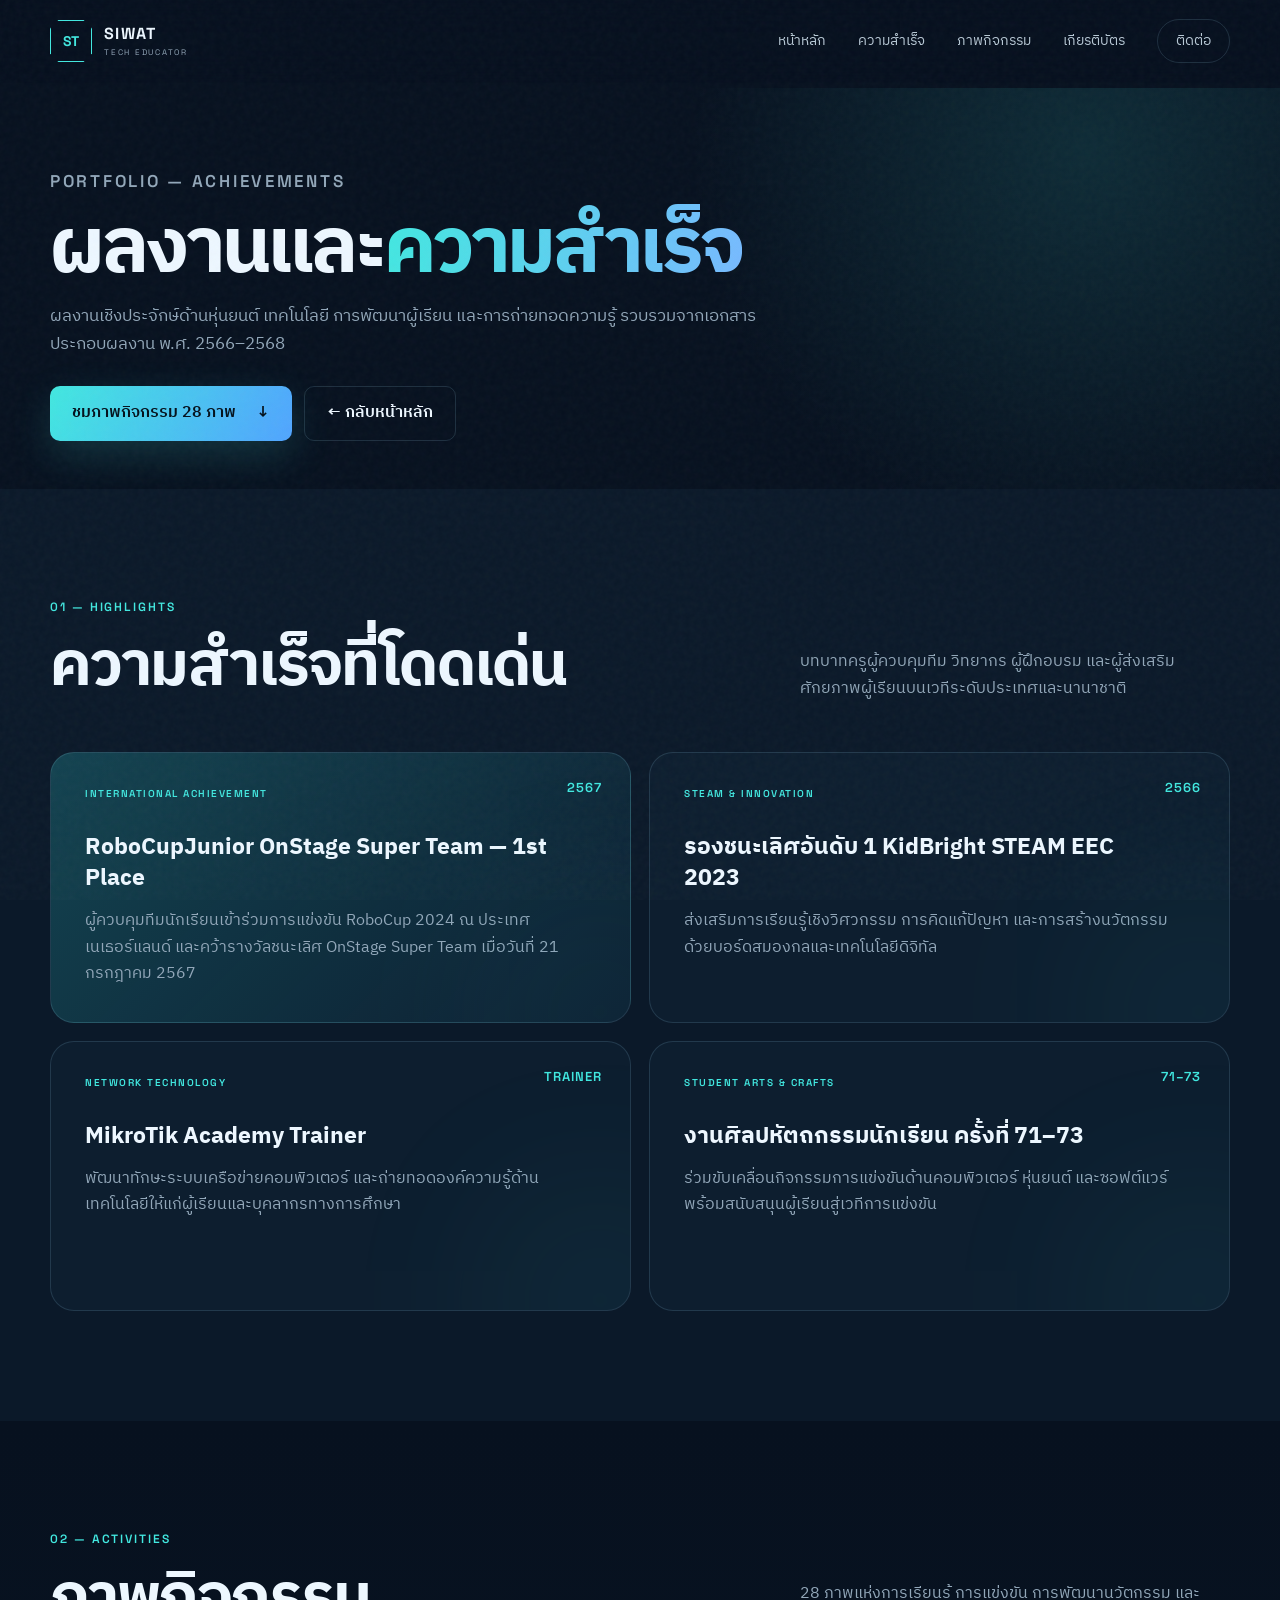
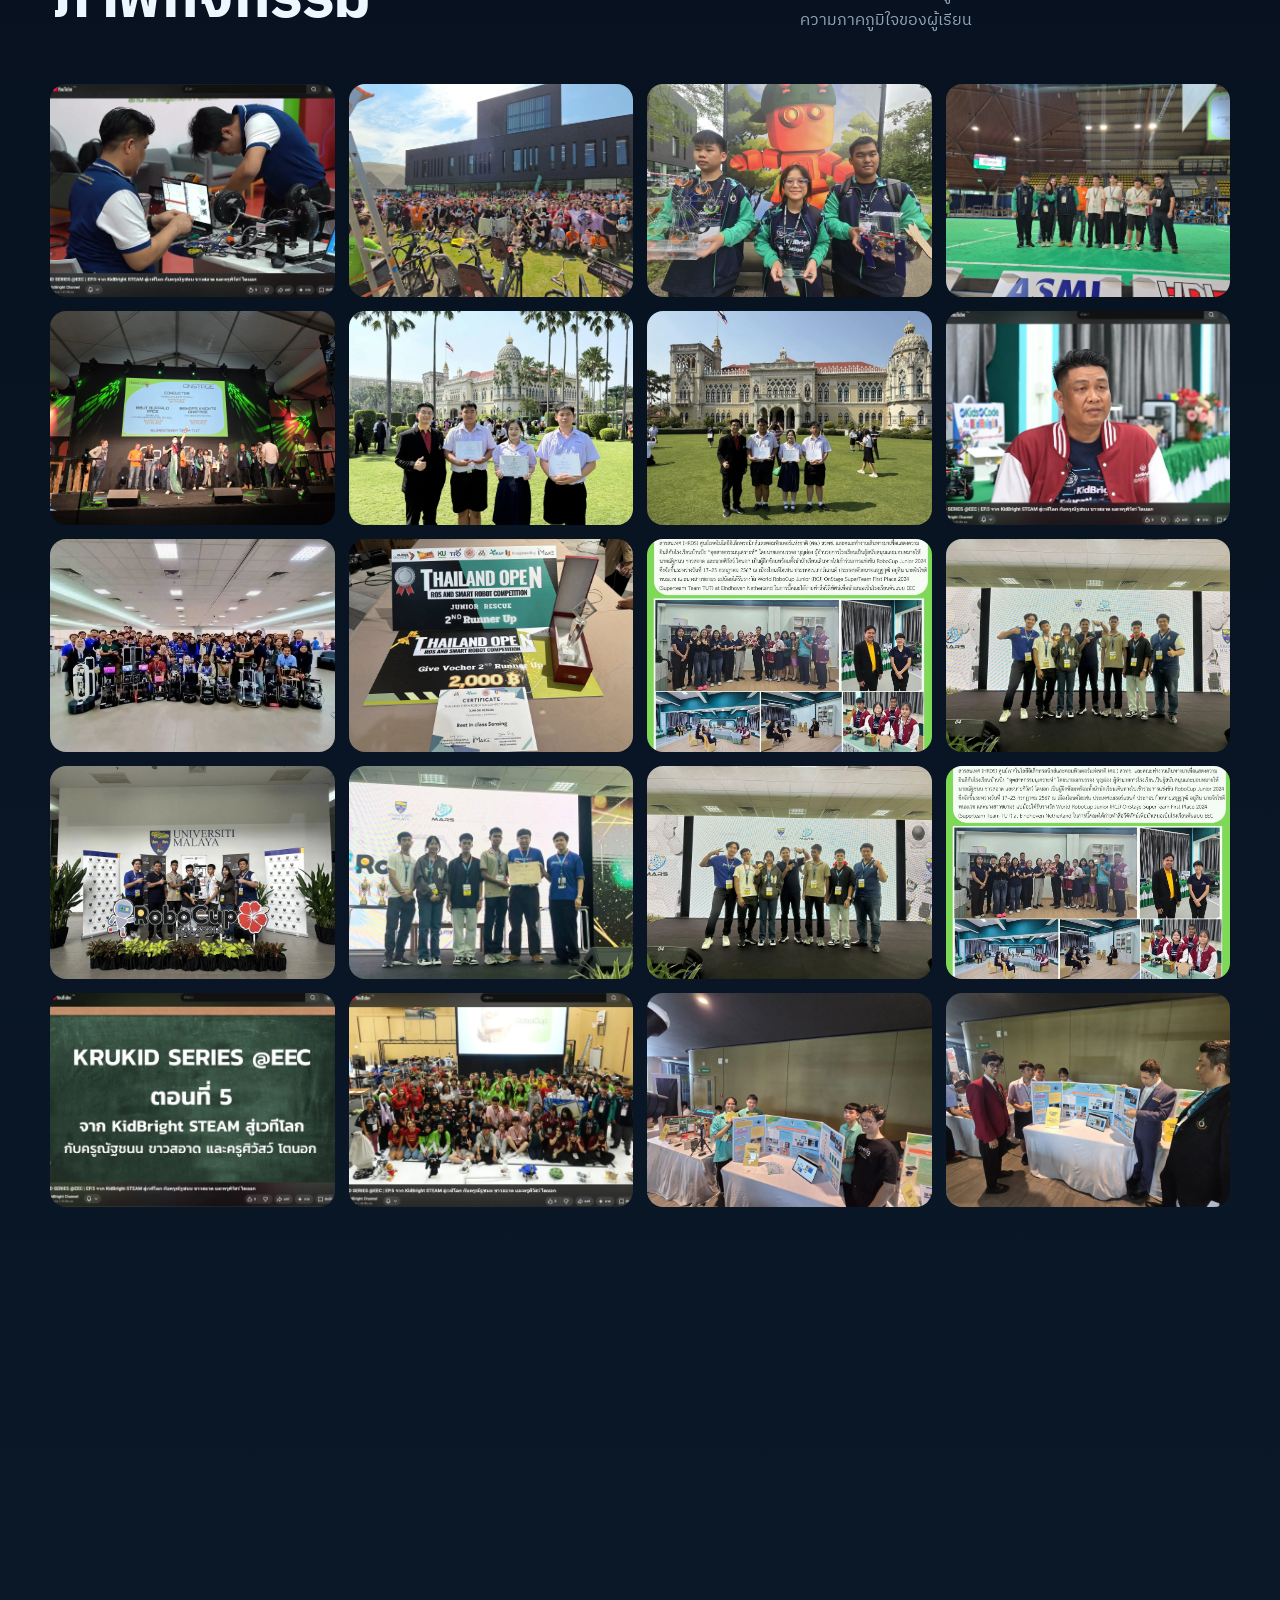
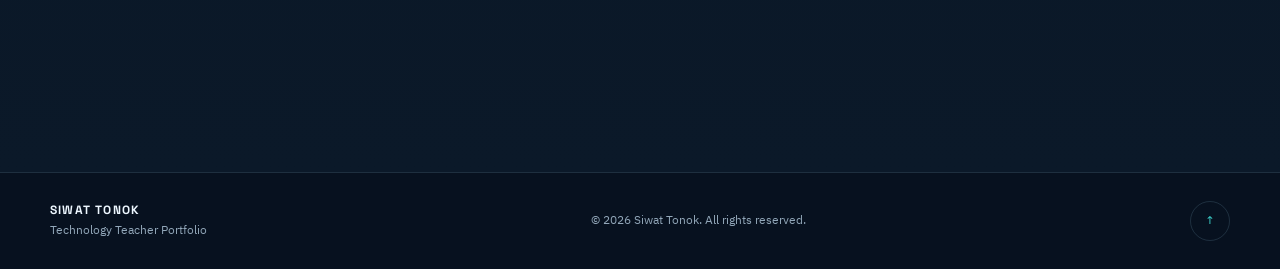
==== achievements.html @ 5f5353f8 "Add achievements page and 28 activity photos" ====
<!doctype html>
<html lang="th">
<head>
  <meta charset="UTF-8">
  <meta name="viewport" content="width=device-width, initial-scale=1.0">
  <meta name="description" content="ผลงาน ความสำเร็จ และภาพกิจกรรมของนายศิวัสว์ โตนอก ด้านหุ่นยนต์ เทคโนโลยี และการพัฒนาผู้เรียน">
  <meta name="theme-color" content="#07111f">
  <title>ผลงานและความสำเร็จ | นายศิวัสว์ โตนอก</title>
  <link rel="icon" href="assets/favicon.svg" type="image/svg+xml">
  <link rel="stylesheet" href="style.css">
</head>
<body>
  <div class="page-noise" aria-hidden="true"></div>
  <header class="site-header scrolled" id="top">
    <nav class="nav container" aria-label="เมนูหลัก">
      <a class="brand" href="index.html" aria-label="กลับหน้าหลัก"><span class="brand-mark">ST</span><span class="brand-copy"><strong>SIWAT</strong><small>TECH EDUCATOR</small></span></a>
      <button class="menu-toggle" type="button" aria-label="เปิดเมนู" aria-expanded="false"><span></span><span></span><span></span></button>
      <div class="nav-links"><a href="index.html">หน้าหลัก</a><a href="#achievements">ความสำเร็จ</a><a href="#activity-gallery">ภาพกิจกรรม</a><a href="certificates.html">เกียรติบัตร</a><a class="nav-cta" href="index.html#contact">ติดต่อ</a></div>
    </nav>
  </header>
  <main class="subpage-main">
    <section class="subpage-hero section">
      <div class="container reveal"><p class="section-index">PORTFOLIO — ACHIEVEMENTS</p><h1>ผลงานและ<span class="gradient-text">ความสำเร็จ</span></h1><p>ผลงานเชิงประจักษ์ด้านหุ่นยนต์ เทคโนโลยี การพัฒนาผู้เรียน และการถ่ายทอดความรู้ รวบรวมจากเอกสารประกอบผลงาน พ.ศ. 2566–2568</p><div class="subpage-actions"><a class="button primary" href="#activity-gallery">ชมภาพกิจกรรม 28 ภาพ <span>↓</span></a><a class="button ghost" href="index.html">← กลับหน้าหลัก</a></div></div>
    </section>
    <section class="achievement-section section" id="achievements">
      <div class="container">
        <div class="section-heading horizontal reveal"><div><p class="section-index">01 — HIGHLIGHTS</p><h2>ความสำเร็จที่โดดเด่น</h2></div><p>บทบาทครูผู้ควบคุมทีม วิทยากร ผู้ฝึกอบรม และผู้ส่งเสริมศักยภาพผู้เรียนบนเวทีระดับประเทศและนานาชาติ</p></div>
        <div class="achievement-grid">
          <article class="achievement-card featured-achievement reveal"><span class="achievement-year">2567</span><p class="achievement-kicker">INTERNATIONAL ACHIEVEMENT</p><h3>RoboCupJunior OnStage Super Team — 1st Place</h3><p>ผู้ควบคุมทีมนักเรียนเข้าร่วมการแข่งขัน RoboCup 2024 ณ ประเทศเนเธอร์แลนด์ และคว้ารางวัลชนะเลิศ OnStage Super Team เมื่อวันที่ 21 กรกฎาคม 2567</p></article>
          <article class="achievement-card reveal"><span class="achievement-year">2566</span><p class="achievement-kicker">STEAM & INNOVATION</p><h3>รองชนะเลิศอันดับ 1 KidBright STEAM EEC 2023</h3><p>ส่งเสริมการเรียนรู้เชิงวิศวกรรม การคิดแก้ปัญหา และการสร้างนวัตกรรมด้วยบอร์ดสมองกลและเทคโนโลยีดิจิทัล</p></article>
          <article class="achievement-card reveal"><span class="achievement-year">TRAINER</span><p class="achievement-kicker">NETWORK TECHNOLOGY</p><h3>MikroTik Academy Trainer</h3><p>พัฒนาทักษะระบบเครือข่ายคอมพิวเตอร์ และถ่ายทอดองค์ความรู้ด้านเทคโนโลยีให้แก่ผู้เรียนและบุคลากรทางการศึกษา</p></article>
          <article class="achievement-card reveal"><span class="achievement-year">71–73</span><p class="achievement-kicker">STUDENT ARTS & CRAFTS</p><h3>งานศิลปหัตถกรรมนักเรียน ครั้งที่ 71–73</h3><p>ร่วมขับเคลื่อนกิจกรรมการแข่งขันด้านคอมพิวเตอร์ หุ่นยนต์ และซอฟต์แวร์ พร้อมสนับสนุนผู้เรียนสู่เวทีการแข่งขัน</p></article>
        </div>
      </div>
    </section>
    <section class="activity-section section" id="activity-gallery">
      <div class="container">
        <div class="section-heading horizontal reveal"><div><p class="section-index">02 — ACTIVITIES</p><h2>ภาพกิจกรรม</h2></div><p>28 ภาพแห่งการเรียนรู้ การแข่งขัน การพัฒนานวัตกรรม และความภาคภูมิใจของผู้เรียน</p></div>
        <div class="activity-grid">
          <button class="activity-card reveal" type="button"><img src="assets/activities/activity-01.webp" loading="lazy" alt="ภาพกิจกรรมด้านหุ่นยนต์และเทคโนโลยี รายการที่ 1"><span>ภาพกิจกรรม 01</span></button>
          <button class="activity-card reveal" type="button"><img src="assets/activities/activity-02.webp" loading="lazy" alt="ภาพกิจกรรมด้านหุ่นยนต์และเทคโนโลยี รายการที่ 2"><span>ภาพกิจกรรม 02</span></button>
          <button class="activity-card reveal" type="button"><img src="assets/activities/activity-03.webp" loading="lazy" alt="ภาพกิจกรรมด้านหุ่นยนต์และเทคโนโลยี รายการที่ 3"><span>ภาพกิจกรรม 03</span></button>
          <button class="activity-card reveal" type="button"><img src="assets/activities/activity-04.webp" loading="lazy" alt="ภาพกิจกรรมด้านหุ่นยนต์และเทคโนโลยี รายการที่ 4"><span>ภาพกิจกรรม 04</span></button>
          <button class="activity-card reveal" type="button"><img src="assets/activities/activity-05.webp" loading="lazy" alt="ภาพกิจกรรมด้านหุ่นยนต์และเทคโนโลยี รายการที่ 5"><span>ภาพกิจกรรม 05</span></button>
          <button class="activity-card reveal" type="button"><img src="assets/activities/activity-06.webp" loading="lazy" alt="ภาพกิจกรรมด้านหุ่นยนต์และเทคโนโลยี รายการที่ 6"><span>ภาพกิจกรรม 06</span></button>
          <button class="activity-card reveal" type="button"><img src="assets/activities/activity-07.webp" loading="lazy" alt="ภาพกิจกรรมด้านหุ่นยนต์และเทคโนโลยี รายการที่ 7"><span>ภาพกิจกรรม 07</span></button>
          <button class="activity-card reveal" type="button"><img src="assets/activities/activity-08.webp" loading="lazy" alt="ภาพกิจกรรมด้านหุ่นยนต์และเทคโนโลยี รายการที่ 8"><span>ภาพกิจกรรม 08</span></button>
          <button class="activity-card reveal" type="button"><img src="assets/activities/activity-09.webp" loading="lazy" alt="ภาพกิจกรรมด้านหุ่นยนต์และเทคโนโลยี รายการที่ 9"><span>ภาพกิจกรรม 09</span></button>
          <button class="activity-card reveal" type="button"><img src="assets/activities/activity-10.webp" loading="lazy" alt="ภาพกิจกรรมด้านหุ่นยนต์และเทคโนโลยี รายการที่ 10"><span>ภาพกิจกรรม 10</span></button>
          <button class="activity-card reveal" type="button"><img src="assets/activities/activity-11.webp" loading="lazy" alt="ภาพกิจกรรมด้านหุ่นยนต์และเทคโนโลยี รายการที่ 11"><span>ภาพกิจกรรม 11</span></button>
          <button class="activity-card reveal" type="button"><img src="assets/activities/activity-12.webp" loading="lazy" alt="ภาพกิจกรรมด้านหุ่นยนต์และเทคโนโลยี รายการที่ 12"><span>ภาพกิจกรรม 12</span></button>
          <button class="activity-card reveal" type="button"><img src="assets/activities/activity-13.webp" loading="lazy" alt="ภาพกิจกรรมด้านหุ่นยนต์และเทคโนโลยี รายการที่ 13"><span>ภาพกิจกรรม 13</span></button>
          <button class="activity-card reveal" type="button"><img src="assets/activities/activity-14.webp" loading="lazy" alt="ภาพกิจกรรมด้านหุ่นยนต์และเทคโนโลยี รายการที่ 14"><span>ภาพกิจกรรม 14</span></button>
          <button class="activity-card reveal" type="button"><img src="assets/activities/activity-15.webp" loading="lazy" alt="ภาพกิจกรรมด้านหุ่นยนต์และเทคโนโลยี รายการที่ 15"><span>ภาพกิจกรรม 15</span></button>
          <button class="activity-card reveal" type="button"><img src="assets/activities/activity-16.webp" loading="lazy" alt="ภาพกิจกรรมด้านหุ่นยนต์และเทคโนโลยี รายการที่ 16"><span>ภาพกิจกรรม 16</span></button>
          <button class="activity-card reveal" type="button"><img src="assets/activities/activity-17.webp" loading="lazy" alt="ภาพกิจกรรมด้านหุ่นยนต์และเทคโนโลยี รายการที่ 17"><span>ภาพกิจกรรม 17</span></button>
          <button class="activity-card reveal" type="button"><img src="assets/activities/activity-18.webp" loading="lazy" alt="ภาพกิจกรรมด้านหุ่นยนต์และเทคโนโลยี รายการที่ 18"><span>ภาพกิจกรรม 18</span></button>
          <button class="activity-card reveal" type="button"><img src="assets/activities/activity-19.webp" loading="lazy" alt="ภาพกิจกรรมด้านหุ่นยนต์และเทคโนโลยี รายการที่ 19"><span>ภาพกิจกรรม 19</span></button>
          <button class="activity-card reveal" type="button"><img src="assets/activities/activity-20.webp" loading="lazy" alt="ภาพกิจกรรมด้านหุ่นยนต์และเทคโนโลยี รายการที่ 20"><span>ภาพกิจกรรม 20</span></button>
          <button class="activity-card reveal" type="button"><img src="assets/activities/activity-21.webp" loading="lazy" alt="ภาพกิจกรรมด้านหุ่นยนต์และเทคโนโลยี รายการที่ 21"><span>ภาพกิจกรรม 21</span></button>
          <button class="activity-card reveal" type="button"><img src="assets/activities/activity-22.webp" loading="lazy" alt="ภาพกิจกรรมด้านหุ่นยนต์และเทคโนโลยี รายการที่ 22"><span>ภาพกิจกรรม 22</span></button>
          <button class="activity-card reveal" type="button"><img src="assets/activities/activity-23.webp" loading="lazy" alt="ภาพกิจกรรมด้านหุ่นยนต์และเทคโนโลยี รายการที่ 23"><span>ภาพกิจกรรม 23</span></button>
          <button class="activity-card reveal" type="button"><img src="assets/activities/activity-24.webp" loading="lazy" alt="ภาพกิจกรรมด้านหุ่นยนต์และเทคโนโลยี รายการที่ 24"><span>ภาพกิจกรรม 24</span></button>
          <button class="activity-card reveal" type="button"><img src="assets/activities/activity-25.webp" loading="lazy" alt="ภาพกิจกรรมด้านหุ่นยนต์และเทคโนโลยี รายการที่ 25"><span>ภาพกิจกรรม 25</span></button>
          <button class="activity-card reveal" type="button"><img src="assets/activities/activity-26.webp" loading="lazy" alt="ภาพกิจกรรมด้านหุ่นยนต์และเทคโนโลยี รายการที่ 26"><span>ภาพกิจกรรม 26</span></button>
          <button class="activity-card reveal" type="button"><img src="assets/activities/activity-27.webp" loading="lazy" alt="ภาพกิจกรรมด้านหุ่นยนต์และเทคโนโลยี รายการที่ 27"><span>ภาพกิจกรรม 27</span></button>
          <button class="activity-card reveal" type="button"><img src="assets/activities/activity-28.webp" loading="lazy" alt="ภาพกิจกรรมด้านหุ่นยนต์และเทคโนโลยี รายการที่ 28"><span>ภาพกิจกรรม 28</span></button>
        </div>
      </div>
    </section>
    <div class="activity-modal" role="dialog" aria-modal="true" aria-label="ดูภาพกิจกรรมขนาดใหญ่"><button class="modal-close" type="button" aria-label="ปิดภาพ">×</button><img src="" alt=""><p class="modal-caption"></p></div>
  </main>
  <footer><div class="container footer-content"><div><strong>SIWAT TONOK</strong><span>Technology Teacher Portfolio</span></div><p>© <span id="year"></span> Siwat Tonok. All rights reserved.</p><a href="#top" aria-label="กลับสู่ด้านบน">↑</a></div></footer>
  <script src="script.js"></script>
</body>
</html>
---- style.css ----
@import url('https://fonts.googleapis.com/css2?family=IBM+Plex+Sans+Thai:wght@300;400;500;600;700&family=Space+Grotesk:wght@500;600;700&display=swap');

:root{--bg:#07111f;--bg-soft:#0b1929;--panel:#0e2033;--text:#edf7ff;--muted:#92a7b9;--cyan:#42e8e0;--blue:#4b8cff;--line:rgba(151,205,229,.16);--max:1180px;--radius:24px}
*{box-sizing:border-box;margin:0;padding:0}html{scroll-behavior:smooth;scroll-padding-top:90px}body{font-family:"IBM Plex Sans Thai",sans-serif;background:var(--bg);color:var(--text);line-height:1.65;overflow-x:hidden}a{color:inherit;text-decoration:none}img{max-width:100%;display:block}.container{width:min(calc(100% - 40px),var(--max));margin-inline:auto}.section{padding:110px 0;position:relative}.page-noise{position:fixed;inset:0;pointer-events:none;opacity:.035;z-index:20;background-image:url("data:image/svg+xml,%3Csvg viewBox='0 0 180 180' xmlns='http://www.w3.org/2000/svg'%3E%3Cfilter id='n'%3E%3CfeTurbulence type='fractalNoise' baseFrequency='.85' numOctaves='3' stitchTiles='stitch'/%3E%3C/filter%3E%3Crect width='100%25' height='100%25' filter='url(%23n)'/%3E%3C/svg%3E")}
.site-header{position:fixed;inset:0 0 auto;z-index:10;background:rgba(7,17,31,.76);backdrop-filter:blur(18px);border-bottom:1px solid transparent;transition:.3s}.site-header.scrolled{border-color:var(--line);box-shadow:0 10px 40px rgba(0,0,0,.18)}.nav{height:82px;display:flex;align-items:center;justify-content:space-between}.brand{display:flex;align-items:center;gap:12px}.brand-mark{display:grid;place-items:center;width:42px;height:42px;border:1px solid var(--cyan);clip-path:polygon(20% 0,80% 0,100% 20%,100% 80%,80% 100%,20% 100%,0 80%,0 20%);font:700 14px "Space Grotesk";color:var(--cyan)}.brand-copy{display:flex;flex-direction:column;font-family:"Space Grotesk";line-height:1.05;letter-spacing:.08em}.brand-copy small{font-size:8px;color:var(--muted);letter-spacing:.22em;margin-top:5px}.nav-links{display:flex;align-items:center;gap:32px;font-size:14px}.nav-links a{color:#b8c9d6;transition:.25s}.nav-links a:hover{color:var(--cyan)}.nav-cta{border:1px solid var(--line);padding:9px 18px;border-radius:999px}.menu-toggle{display:none;background:none;border:0;width:40px;height:40px;padding:8px;cursor:pointer}.menu-toggle span{display:block;height:2px;background:var(--text);margin:5px;transition:.25s}
.hero{min-height:100vh;display:flex;align-items:center;padding-top:140px;overflow:hidden}.hero-grid{position:absolute;inset:0;opacity:.16;background-image:linear-gradient(var(--line) 1px,transparent 1px),linear-gradient(90deg,var(--line) 1px,transparent 1px);background-size:64px 64px;mask-image:linear-gradient(to bottom,#000,transparent 85%)}.orb{position:absolute;border-radius:50%;filter:blur(100px);opacity:.16}.orb-one{width:480px;height:480px;background:var(--cyan);right:-170px;top:0}.orb-two{width:400px;height:400px;background:var(--blue);left:-200px;bottom:-100px}.hero-layout{display:grid;grid-template-columns:1.05fr .95fr;align-items:center;gap:80px}.eyebrow,.section-index{font:600 12px "Space Grotesk";letter-spacing:.16em;color:var(--cyan)}.eyebrow{display:flex;align-items:center;gap:10px;margin-bottom:24px}.eyebrow span{width:32px;height:1px;background:var(--cyan)}h1{font-size:clamp(48px,7vw,88px);line-height:1.03;letter-spacing:-.04em;margin-bottom:22px}h2{font-size:clamp(36px,5vw,62px);line-height:1.12;letter-spacing:-.03em}.gradient-text{background:linear-gradient(100deg,var(--cyan),#78b9ff);-webkit-background-clip:text;background-clip:text;color:transparent}.hero-name{font-size:21px;font-weight:600;margin-bottom:16px}.hero-name span{color:var(--muted);font-weight:400;font-size:16px;margin-left:9px}.hero-intro{max-width:610px;color:#afc1cf;font-size:18px}.hero-actions{display:flex;gap:14px;margin:34px 0}.button{display:inline-flex;align-items:center;justify-content:center;gap:20px;padding:13px 22px;border-radius:10px;font-weight:600;transition:.25s}.button.primary{background:linear-gradient(120deg,var(--cyan),#51a4ff);color:#04111c;box-shadow:0 14px 40px rgba(66,232,224,.16)}.button.primary:hover{transform:translateY(-2px);box-shadow:0 18px 48px rgba(66,232,224,.25)}.button.ghost{border:1px solid var(--line)}.button.ghost:hover{border-color:var(--cyan);color:var(--cyan)}.hero-tags{display:flex;gap:8px;flex-wrap:wrap}.hero-tags span,.skill-list span{border:1px solid var(--line);border-radius:999px;color:var(--muted);font:500 11px "Space Grotesk";letter-spacing:.08em;padding:6px 12px}.portrait-wrap{position:relative;width:min(100%,500px);justify-self:end}.portrait-frame{position:relative;border-radius:180px 24px 180px 24px;overflow:hidden;border:1px solid rgba(66,232,224,.25);box-shadow:0 30px 90px rgba(0,0,0,.35)}.portrait-frame:after{content:"";position:absolute;inset:0;background:linear-gradient(180deg,transparent 55%,rgba(7,17,31,.55))}.portrait-frame img{width:100%;aspect-ratio:4/5;object-fit:cover;object-position:54% center}.floating-card{position:absolute;background:rgba(10,26,42,.88);backdrop-filter:blur(12px);border:1px solid var(--line);padding:12px 16px;border-radius:13px;box-shadow:0 20px 40px rgba(0,0,0,.3);font-family:"Space Grotesk"}.floating-card strong,.floating-card small{display:block}.floating-card strong{font-size:12px;letter-spacing:.12em}.floating-card small{font-size:9px;color:var(--muted)}.card-top{top:18%;right:-35px;padding-left:38px}.pulse{position:absolute;left:16px;top:17px;width:10px;height:10px;border-radius:50%;background:#56f19a;box-shadow:0 0 0 5px rgba(86,241,154,.12)}.card-bottom{bottom:12%;left:-45px;display:flex;align-items:center;gap:12px}.code-icon{color:var(--cyan);font:700 20px "Space Grotesk"}.corner{position:absolute;width:68px;height:68px;border-color:var(--cyan);opacity:.5}.corner-one{left:-20px;top:-20px;border-left:2px solid;border-top:2px solid}.corner-two{right:-20px;bottom:-20px;border-right:2px solid;border-bottom:2px solid}
.about{background:linear-gradient(180deg,rgba(14,32,51,.35),transparent)}.about-layout{display:grid;grid-template-columns:.85fr 1.15fr;gap:100px}.section-index{margin-bottom:18px}.about-content{padding-top:35px}.about-content .lead{font-size:25px;line-height:1.55;color:#ddecf5;margin-bottom:25px}.about-content>p:not(.lead){color:var(--muted);font-size:17px}.info-grid{display:grid;grid-template-columns:1fr 1fr;border-top:1px solid var(--line);margin-top:36px}.info-grid div{padding:18px 15px 18px 0;border-bottom:1px solid var(--line)}.info-grid span,.contact-links span{display:block;color:var(--muted);font-size:12px;margin-bottom:4px}.info-grid strong{font-size:15px}
.expertise{background:var(--bg-soft)}.section-heading.horizontal{display:flex;justify-content:space-between;align-items:end;margin-bottom:50px}.section-heading.horizontal>p{max-width:430px;color:var(--muted)}.skill-grid{display:grid;grid-template-columns:repeat(2,1fr);gap:18px}.skill-card{position:relative;min-height:315px;padding:34px;background:rgba(14,32,51,.7);border:1px solid var(--line);border-radius:var(--radius);overflow:hidden;transition:.35s}.skill-card:hover{transform:translateY(-5px);border-color:rgba(66,232,224,.5)}.skill-card.featured{background:linear-gradient(135deg,rgba(20,72,85,.8),rgba(14,32,51,.75))}.skill-card:after{content:"";position:absolute;width:150px;height:150px;background:var(--cyan);filter:blur(90px);opacity:0;right:-40px;bottom:-40px;transition:.4s}.skill-card:hover:after{opacity:.15}.skill-number{position:absolute;right:28px;top:26px;color:#41576a;font:600 13px "Space Grotesk"}.skill-symbol{color:var(--cyan);font-size:34px;margin-bottom:34px}.skill-card h3{font:600 23px "Space Grotesk";margin-bottom:13px}.skill-card p{color:var(--muted);max-width:510px}.skill-list{position:absolute;left:34px;bottom:30px;display:flex;gap:7px}
.teaching .section-heading{margin-bottom:45px}.course-list{border-top:1px solid var(--line)}.course{display:grid;grid-template-columns:90px 1fr 40px;align-items:center;gap:20px;padding:25px 10px;border-bottom:1px solid var(--line);transition:.3s}.course:hover{background:linear-gradient(90deg,rgba(66,232,224,.06),transparent);padding-left:20px}.course-level{display:grid;place-items:center;width:54px;height:34px;border:1px solid rgba(66,232,224,.35);color:var(--cyan);border-radius:7px;font-weight:600}.course h3{font-size:19px}.course p{font-size:12px;color:var(--muted);font-family:"Space Grotesk"}.course-arrow{font-size:22px;color:var(--cyan);opacity:0;transform:translate(-8px,8px);transition:.3s}.course:hover .course-arrow{opacity:1;transform:none}
.portfolio{background:var(--bg-soft)}.placeholder-grid{display:grid;grid-template-columns:repeat(3,1fr);gap:18px}.project-placeholder{border:1px solid var(--line);border-radius:var(--radius);overflow:hidden;background:rgba(14,32,51,.7);transition:.35s}.project-placeholder:hover{transform:translateY(-5px);border-color:rgba(66,232,224,.4)}.placeholder-visual{height:220px;position:relative;display:grid;place-items:center;background:linear-gradient(145deg,#0d2939,#0a1726);overflow:hidden}.placeholder-visual>span{position:absolute;left:20px;top:17px;font:600 10px "Space Grotesk";letter-spacing:.16em;color:var(--cyan)}.radar{width:110px;height:110px;border:1px solid rgba(66,232,224,.35);border-radius:50%;background:repeating-radial-gradient(circle,transparent 0 18px,rgba(66,232,224,.1) 19px 20px),conic-gradient(from 0deg,rgba(66,232,224,.4),transparent 25%)}.visual-two{background:linear-gradient(145deg,#121e3d,#0a1726)}.nodes{position:relative;width:150px;height:80px;border-top:1px solid rgba(75,140,255,.5);transform:skewY(-15deg)}.nodes i{position:absolute;width:18px;height:18px;border:2px solid #70a3ff;background:#142646;border-radius:5px}.nodes i:nth-child(1){left:0;top:-10px}.nodes i:nth-child(2){left:65px;top:30px}.nodes i:nth-child(3){right:0;top:-10px}.visual-three{background:linear-gradient(145deg,#16253a,#0a1726)}.trophy{font:300 100px "Space Grotesk";color:rgba(66,232,224,.5)}.project-meta{padding:25px}.project-meta>span{font:600 10px "Space Grotesk";color:var(--cyan);letter-spacing:.13em}.project-meta h3{font-size:19px;margin:7px 0 3px}.project-meta p{font-size:14px;color:var(--muted)}
.contact-card{padding:65px;border:1px solid rgba(66,232,224,.25);border-radius:32px;background:radial-gradient(circle at 10% 0,rgba(66,232,224,.13),transparent 40%),rgba(14,32,51,.65);display:grid;grid-template-columns:1.05fr .95fr;gap:85px}.contact-copy p:last-child{margin-top:20px;color:var(--muted);max-width:480px}.contact-links{border-top:1px solid var(--line)}.contact-links a,.location{display:grid;grid-template-columns:1fr auto;position:relative;padding:18px 38px 18px 0;border-bottom:1px solid var(--line)}.contact-links a span,.location span{grid-column:1}.contact-links a strong,.location strong{grid-column:1}.contact-links i{position:absolute;right:5px;top:31px;font-style:normal;color:var(--cyan);font-size:20px;transition:.25s}.contact-links a:hover i{transform:translate(4px,-4px)}footer{border-top:1px solid var(--line);padding:28px 0}.footer-content{display:flex;justify-content:space-between;align-items:center;color:var(--muted);font-size:12px}.footer-content>div{display:flex;flex-direction:column}.footer-content strong{color:var(--text);font-family:"Space Grotesk";letter-spacing:.1em}.footer-content a{display:grid;place-items:center;width:40px;height:40px;border:1px solid var(--line);border-radius:50%;color:var(--cyan)}
.reveal{opacity:0;transform:translateY(22px);transition:opacity .75s ease,transform .75s ease}.reveal.visible{opacity:1;transform:none}
@media(max-width:900px){.nav-links{position:absolute;left:20px;right:20px;top:75px;padding:22px;flex-direction:column;align-items:stretch;gap:5px;background:#0b1929;border:1px solid var(--line);border-radius:15px;transform:translateY(-15px);opacity:0;pointer-events:none;transition:.25s}.nav-links.open{opacity:1;transform:none;pointer-events:auto}.nav-links a{padding:10px}.menu-toggle{display:block}.hero-layout,.about-layout,.contact-card{grid-template-columns:1fr}.hero-layout{gap:70px}.portrait-wrap{justify-self:center;width:min(85%,500px)}.about-layout{gap:35px}.section-heading.horizontal{align-items:start;gap:24px}.placeholder-grid{grid-template-columns:1fr 1fr}.contact-card{gap:45px;padding:45px}}
@media(max-width:620px){.container{width:min(calc(100% - 28px),var(--max))}.section{padding:78px 0}.hero{padding-top:120px}.hero-layout{gap:58px}h1{font-size:48px}.hero-name span{display:block;margin:3px 0 0}.hero-intro{font-size:16px}.hero-actions{align-items:stretch;flex-direction:column}.portrait-wrap{width:92%}.card-top{right:-10px}.card-bottom{left:-10px}.section-heading.horizontal{display:block}.section-heading.horizontal>p{margin-top:18px}.skill-grid,.placeholder-grid,.info-grid{grid-template-columns:1fr}.skill-card{min-height:335px}.course{grid-template-columns:66px 1fr;padding-inline:0}.course-arrow{display:none}.course h3{font-size:17px}.contact-card{padding:30px 23px;border-radius:22px}.contact-links strong{font-size:14px}.footer-content{gap:20px;align-items:flex-start;flex-wrap:wrap}.footer-content p{order:3;width:100%}}
@media(prefers-reduced-motion:reduce){html{scroll-behavior:auto}.reveal{opacity:1;transform:none;transition:none}*{animation:none!important;transition:none!important}}

/* Certificates */
.certificate-project{display:block;color:inherit}.certificate-project .placeholder-visual img{width:100%;height:100%;object-fit:cover;filter:saturate(.8) brightness(.55);transition:transform .45s ease,filter .45s ease}.certificate-project:hover .placeholder-visual img{transform:scale(1.035);filter:saturate(1) brightness(.7)}.certificate-project .placeholder-visual>span{z-index:1}.cert-preview{background:linear-gradient(180deg,var(--bg-soft),var(--bg))}.cert-preview-grid{display:grid;grid-template-columns:repeat(3,1fr);gap:18px}.cert-preview-card{display:block;overflow:hidden;border:1px solid var(--line);border-radius:18px;background:rgba(14,32,51,.72);color:var(--text);transition:.3s}.cert-preview-card:hover{transform:translateY(-5px);border-color:rgba(66,232,224,.45)}.cert-preview-card img{display:block;width:100%;height:230px;object-fit:cover;background:#fff}.cert-preview-card span{display:block;padding:16px 18px;font-size:14px}.cert-preview-action{display:flex;justify-content:center;margin-top:30px}

/* Certificates gallery page */
.subpage-main{padding-top:88px}.subpage-hero{padding:82px 0 48px;background:radial-gradient(circle at 85% 15%,rgba(66,232,224,.12),transparent 35%)}.subpage-hero h1{font-size:clamp(42px,7vw,78px);margin:12px 0}.subpage-hero p{max-width:720px;color:var(--muted);font-size:17px}.subpage-actions{display:flex;gap:12px;flex-wrap:wrap;margin-top:28px}.certificate-gallery-section{padding-top:32px}.gallery-toolbar{display:flex;align-items:center;justify-content:space-between;gap:20px;margin-bottom:25px}.gallery-count{color:var(--muted)}.gallery-count strong{color:var(--cyan);font-family:"Space Grotesk";font-size:24px}.certificate-grid{display:grid;grid-template-columns:repeat(4,1fr);gap:16px}.certificate-card{display:block;overflow:hidden;border:1px solid var(--line);border-radius:15px;background:rgba(14,32,51,.74);color:var(--text);transition:.25s;cursor:zoom-in}.certificate-card:hover{transform:translateY(-4px);border-color:rgba(66,232,224,.42)}.certificate-card img{display:block;width:100%;aspect-ratio:4/3;object-fit:cover;background:#f7f7f7}.certificate-card span{display:flex;align-items:center;justify-content:space-between;padding:13px 14px;font:600 12px "Space Grotesk";letter-spacing:.06em;color:var(--muted)}.certificate-card span i{font-style:normal;color:var(--cyan)}.certificate-card.is-hidden{display:none}.load-more-wrap{display:flex;justify-content:center;margin-top:34px}.certificate-modal{position:fixed;inset:0;z-index:1000;display:none;place-items:center;padding:24px;background:rgba(1,7,13,.92);backdrop-filter:blur(8px)}.certificate-modal.open{display:grid}.certificate-modal img{max-width:min(1200px,94vw);max-height:86vh;object-fit:contain;background:#fff;border-radius:10px;box-shadow:0 25px 80px rgba(0,0,0,.5)}.modal-close{position:fixed;right:22px;top:18px;width:46px;height:46px;border:1px solid rgba(255,255,255,.2);border-radius:50%;background:#102438;color:#fff;font-size:26px;cursor:pointer}.modal-caption{position:fixed;left:50%;bottom:18px;transform:translateX(-50%);padding:8px 14px;border-radius:99px;background:#102438;color:#fff;font-size:13px;white-space:nowrap}
@media(max-width:900px){.cert-preview-grid{grid-template-columns:repeat(2,1fr)}.certificate-grid{grid-template-columns:repeat(3,1fr)}}
@media(max-width:620px){.cert-preview-grid{grid-template-columns:1fr 1fr;gap:10px}.cert-preview-card img{height:155px}.cert-preview-card span{padding:12px;font-size:12px}.subpage-hero{padding-top:62px}.subpage-actions{flex-direction:column}.subpage-actions .button{text-align:center}.gallery-toolbar{align-items:flex-start;flex-direction:column}.certificate-grid{grid-template-columns:repeat(2,1fr);gap:10px}.certificate-card span{padding:10px;font-size:10px}.certificate-modal{padding:10px}.certificate-modal img{max-width:97vw;max-height:82vh}}

/* Achievements and activities */
.activity-project .placeholder-visual img{width:100%;height:100%;object-fit:cover;filter:saturate(.85) brightness(.65);transition:transform .45s ease,filter .45s ease}.activity-project:hover .placeholder-visual img{transform:scale(1.04);filter:saturate(1) brightness(.78)}.activity-project .placeholder-visual>span{z-index:1;text-shadow:0 1px 8px #000}.achievement-section{background:var(--bg-soft)}.achievement-grid{display:grid;grid-template-columns:repeat(2,1fr);gap:18px}.achievement-card{position:relative;min-height:270px;padding:34px;border:1px solid var(--line);border-radius:var(--radius);background:rgba(14,32,51,.72);overflow:hidden}.featured-achievement{background:linear-gradient(135deg,rgba(20,72,85,.9),rgba(14,32,51,.78))}.achievement-card:after{content:"";position:absolute;width:180px;height:180px;right:-60px;bottom:-80px;border-radius:50%;background:var(--cyan);filter:blur(100px);opacity:.12}.achievement-year{position:absolute;right:28px;top:26px;color:var(--cyan);font:600 13px "Space Grotesk";letter-spacing:.08em}.achievement-kicker{color:var(--cyan);font:600 10px "Space Grotesk";letter-spacing:.15em;margin-bottom:32px}.achievement-card h3{font-size:23px;line-height:1.35;margin-bottom:14px;padding-right:45px}.achievement-card>p:last-child{color:var(--muted)}.activity-section{background:linear-gradient(180deg,var(--bg),var(--bg-soft))}.activity-grid{display:grid;grid-template-columns:repeat(4,1fr);gap:14px}.activity-card{position:relative;display:block;border:0;border-radius:16px;overflow:hidden;background:var(--panel);cursor:zoom-in;padding:0;color:var(--text)}.activity-card img{width:100%;aspect-ratio:4/3;object-fit:cover;transition:transform .4s ease,filter .4s ease}.activity-card:hover img{transform:scale(1.045);filter:brightness(.78)}.activity-card span{position:absolute;inset:auto 12px 10px;opacity:0;transform:translateY(8px);font-size:12px;text-align:left;text-shadow:0 2px 8px #000;transition:.3s}.activity-card:hover span{opacity:1;transform:none}.activity-modal{position:fixed;inset:0;z-index:1000;display:none;place-items:center;padding:24px;background:rgba(1,7,13,.94);backdrop-filter:blur(8px)}.activity-modal.open{display:grid}.activity-modal img{max-width:min(1280px,94vw);max-height:86vh;object-fit:contain;border-radius:10px;box-shadow:0 25px 80px rgba(0,0,0,.55)}
@media(max-width:900px){.achievement-grid{grid-template-columns:1fr}.activity-grid{grid-template-columns:repeat(3,1fr)}}
@media(max-width:620px){.achievement-card{padding:26px;min-height:290px}.activity-grid{grid-template-columns:repeat(2,1fr);gap:9px}.activity-card{border-radius:11px}.activity-card span{display:none}}
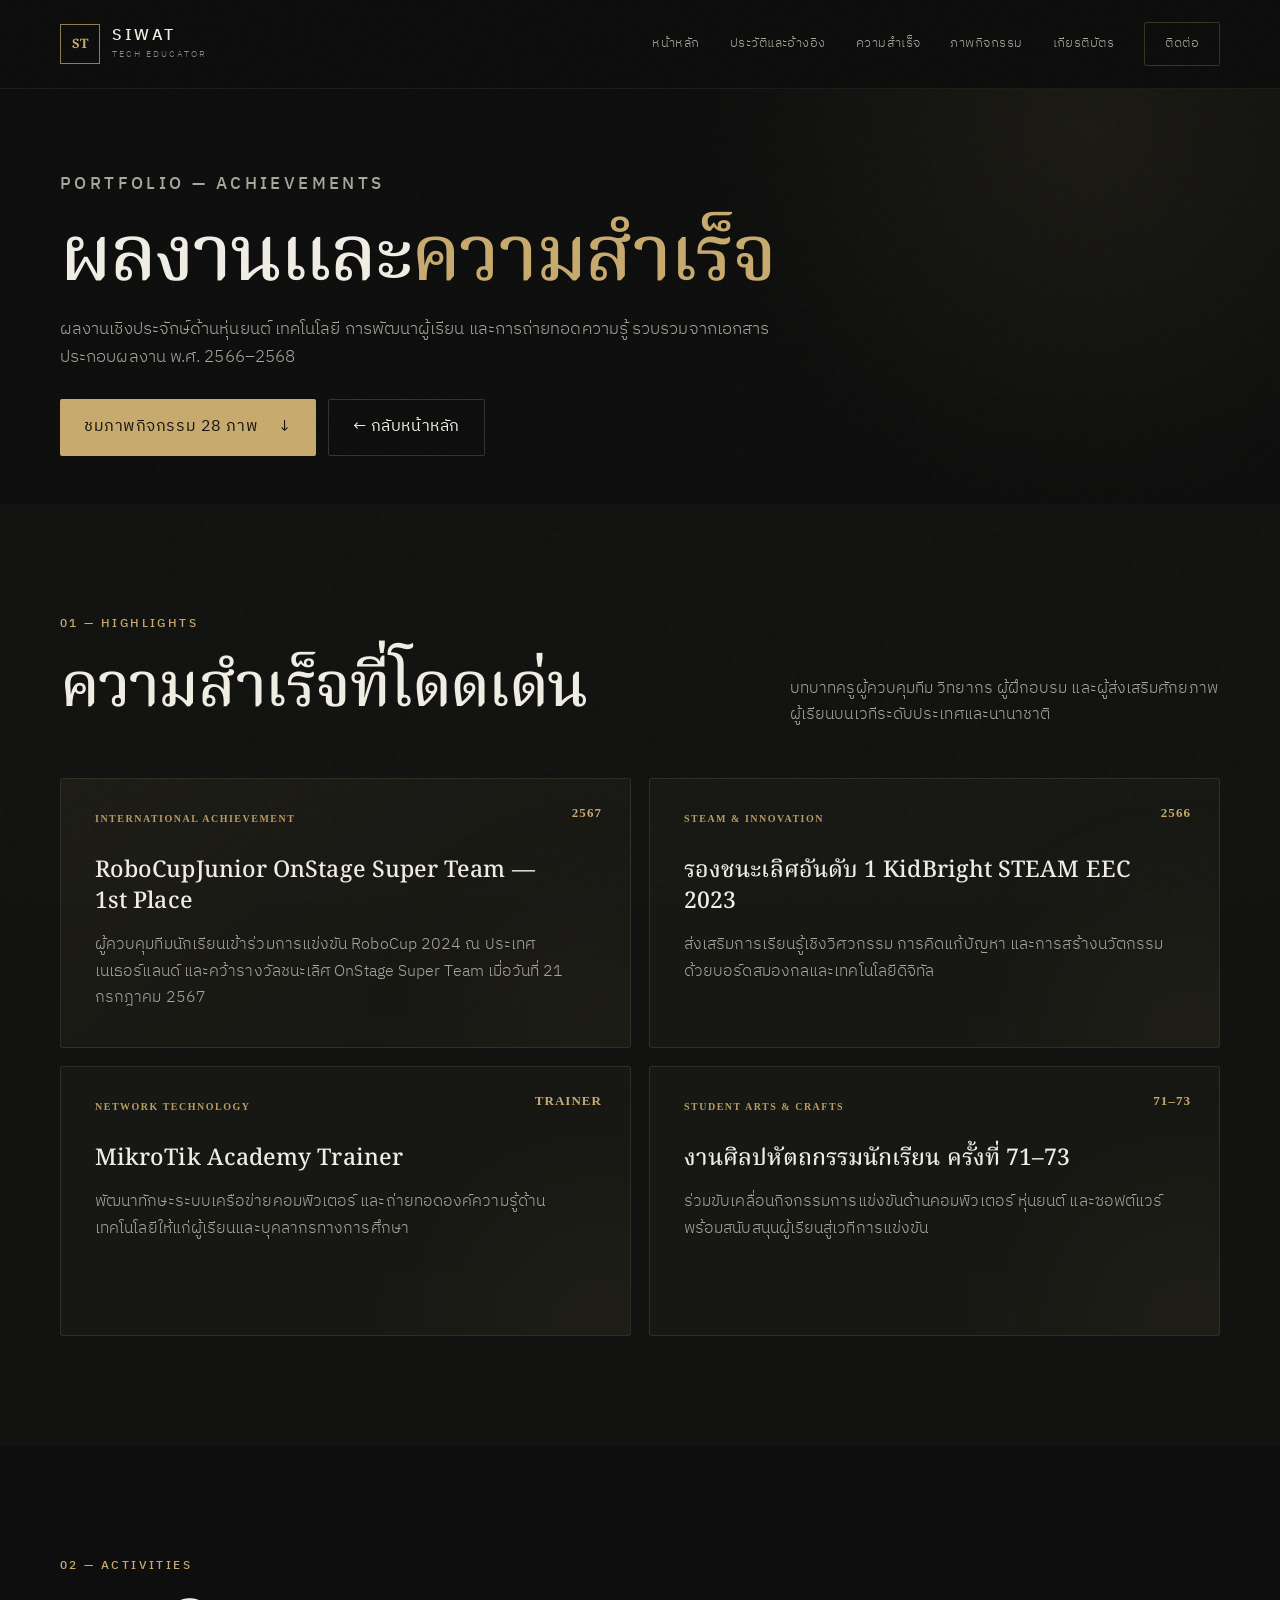
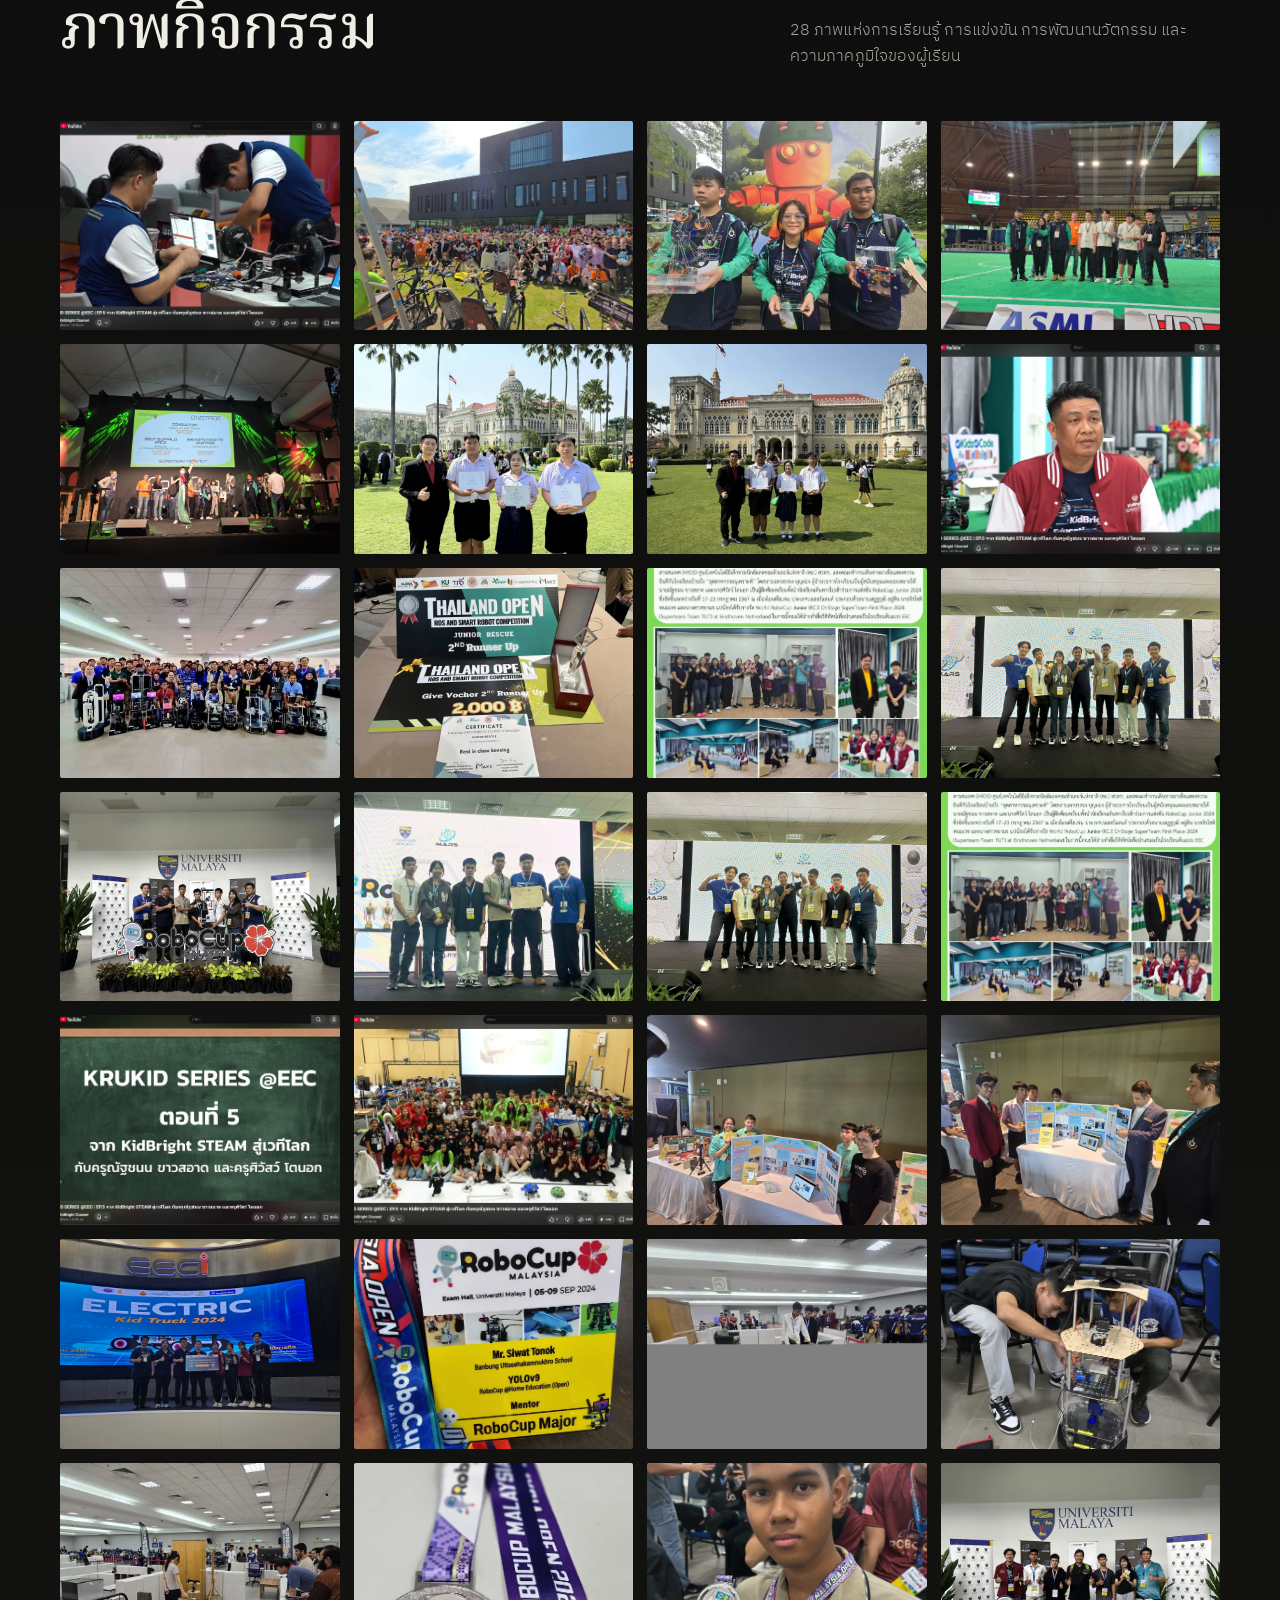
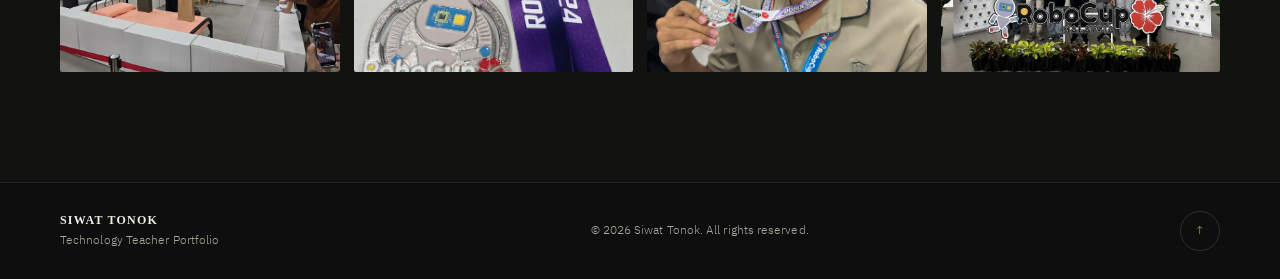
==== commit cb68fdf8: "Add verified encyclopedia-style biography" ====
--- a/achievements.html
+++ b/achievements.html
@@ -15,7 +15,7 @@
     <nav class="nav container" aria-label="เมนูหลัก">
       <a class="brand" href="index.html" aria-label="กลับหน้าหลัก"><span class="brand-mark">ST</span><span class="brand-copy"><strong>SIWAT</strong><small>TECH EDUCATOR</small></span></a>
       <button class="menu-toggle" type="button" aria-label="เปิดเมนู" aria-expanded="false"><span></span><span></span><span></span></button>
-      <div class="nav-links"><a href="index.html">หน้าหลัก</a><a href="#achievements">ความสำเร็จ</a><a href="#activity-gallery">ภาพกิจกรรม</a><a href="certificates.html">เกียรติบัตร</a><a class="nav-cta" href="index.html#contact">ติดต่อ</a></div>
+      <div class="nav-links"><a href="index.html">หน้าหลัก</a><a href="biography.html">ประวัติและอ้างอิง</a><a href="#achievements">ความสำเร็จ</a><a href="#activity-gallery">ภาพกิจกรรม</a><a href="certificates.html">เกียรติบัตร</a><a class="nav-cta" href="index.html#contact">ติดต่อ</a></div>
     </nav>
   </header>
   <main class="subpage-main">
--- a/style.css
+++ b/style.css
@@ -1,6 +1,6 @@
-@import url('https://fonts.googleapis.com/css2?family=IBM+Plex+Sans+Thai:wght@300;400;500;600;700&family=Space+Grotesk:wght@500;600;700&display=swap');
+@import url('https://fonts.googleapis.com/css2?family=IBM+Plex+Sans+Thai:wght@300;400;500;600&family=Noto+Serif+Thai:wght@400;500;600;700&display=swap');
 
-:root{--bg:#07111f;--bg-soft:#0b1929;--panel:#0e2033;--text:#edf7ff;--muted:#92a7b9;--cyan:#42e8e0;--blue:#4b8cff;--line:rgba(151,205,229,.16);--max:1180px;--radius:24px}
+:root{--bg:#0d0e0d;--bg-soft:#131411;--panel:#181914;--text:#f0ede4;--muted:#aaa69b;--cyan:#c8aa6e;--blue:#a78a55;--line:rgba(218,202,164,.16);--max:1160px;--radius:4px}
 *{box-sizing:border-box;margin:0;padding:0}html{scroll-behavior:smooth;scroll-padding-top:90px}body{font-family:"IBM Plex Sans Thai",sans-serif;background:var(--bg);color:var(--text);line-height:1.65;overflow-x:hidden}a{color:inherit;text-decoration:none}img{max-width:100%;display:block}.container{width:min(calc(100% - 40px),var(--max));margin-inline:auto}.section{padding:110px 0;position:relative}.page-noise{position:fixed;inset:0;pointer-events:none;opacity:.035;z-index:20;background-image:url("data:image/svg+xml,%3Csvg viewBox='0 0 180 180' xmlns='http://www.w3.org/2000/svg'%3E%3Cfilter id='n'%3E%3CfeTurbulence type='fractalNoise' baseFrequency='.85' numOctaves='3' stitchTiles='stitch'/%3E%3C/filter%3E%3Crect width='100%25' height='100%25' filter='url(%23n)'/%3E%3C/svg%3E")}
 .site-header{position:fixed;inset:0 0 auto;z-index:10;background:rgba(7,17,31,.76);backdrop-filter:blur(18px);border-bottom:1px solid transparent;transition:.3s}.site-header.scrolled{border-color:var(--line);box-shadow:0 10px 40px rgba(0,0,0,.18)}.nav{height:82px;display:flex;align-items:center;justify-content:space-between}.brand{display:flex;align-items:center;gap:12px}.brand-mark{display:grid;place-items:center;width:42px;height:42px;border:1px solid var(--cyan);clip-path:polygon(20% 0,80% 0,100% 20%,100% 80%,80% 100%,20% 100%,0 80%,0 20%);font:700 14px "Space Grotesk";color:var(--cyan)}.brand-copy{display:flex;flex-direction:column;font-family:"Space Grotesk";line-height:1.05;letter-spacing:.08em}.brand-copy small{font-size:8px;color:var(--muted);letter-spacing:.22em;margin-top:5px}.nav-links{display:flex;align-items:center;gap:32px;font-size:14px}.nav-links a{color:#b8c9d6;transition:.25s}.nav-links a:hover{color:var(--cyan)}.nav-cta{border:1px solid var(--line);padding:9px 18px;border-radius:999px}.menu-toggle{display:none;background:none;border:0;width:40px;height:40px;padding:8px;cursor:pointer}.menu-toggle span{display:block;height:2px;background:var(--text);margin:5px;transition:.25s}
 .hero{min-height:100vh;display:flex;align-items:center;padding-top:140px;overflow:hidden}.hero-grid{position:absolute;inset:0;opacity:.16;background-image:linear-gradient(var(--line) 1px,transparent 1px),linear-gradient(90deg,var(--line) 1px,transparent 1px);background-size:64px 64px;mask-image:linear-gradient(to bottom,#000,transparent 85%)}.orb{position:absolute;border-radius:50%;filter:blur(100px);opacity:.16}.orb-one{width:480px;height:480px;background:var(--cyan);right:-170px;top:0}.orb-two{width:400px;height:400px;background:var(--blue);left:-200px;bottom:-100px}.hero-layout{display:grid;grid-template-columns:1.05fr .95fr;align-items:center;gap:80px}.eyebrow,.section-index{font:600 12px "Space Grotesk";letter-spacing:.16em;color:var(--cyan)}.eyebrow{display:flex;align-items:center;gap:10px;margin-bottom:24px}.eyebrow span{width:32px;height:1px;background:var(--cyan)}h1{font-size:clamp(48px,7vw,88px);line-height:1.03;letter-spacing:-.04em;margin-bottom:22px}h2{font-size:clamp(36px,5vw,62px);line-height:1.12;letter-spacing:-.03em}.gradient-text{background:linear-gradient(100deg,var(--cyan),#78b9ff);-webkit-background-clip:text;background-clip:text;color:transparent}.hero-name{font-size:21px;font-weight:600;margin-bottom:16px}.hero-name span{color:var(--muted);font-weight:400;font-size:16px;margin-left:9px}.hero-intro{max-width:610px;color:#afc1cf;font-size:18px}.hero-actions{display:flex;gap:14px;margin:34px 0}.button{display:inline-flex;align-items:center;justify-content:center;gap:20px;padding:13px 22px;border-radius:10px;font-weight:600;transition:.25s}.button.primary{background:linear-gradient(120deg,var(--cyan),#51a4ff);color:#04111c;box-shadow:0 14px 40px rgba(66,232,224,.16)}.button.primary:hover{transform:translateY(-2px);box-shadow:0 18px 48px rgba(66,232,224,.25)}.button.ghost{border:1px solid var(--line)}.button.ghost:hover{border-color:var(--cyan);color:var(--cyan)}.hero-tags{display:flex;gap:8px;flex-wrap:wrap}.hero-tags span,.skill-list span{border:1px solid var(--line);border-radius:999px;color:var(--muted);font:500 11px "Space Grotesk";letter-spacing:.08em;padding:6px 12px}.portrait-wrap{position:relative;width:min(100%,500px);justify-self:end}.portrait-frame{position:relative;border-radius:180px 24px 180px 24px;overflow:hidden;border:1px solid rgba(66,232,224,.25);box-shadow:0 30px 90px rgba(0,0,0,.35)}.portrait-frame:after{content:"";position:absolute;inset:0;background:linear-gradient(180deg,transparent 55%,rgba(7,17,31,.55))}.portrait-frame img{width:100%;aspect-ratio:4/5;object-fit:cover;object-position:54% center}.floating-card{position:absolute;background:rgba(10,26,42,.88);backdrop-filter:blur(12px);border:1px solid var(--line);padding:12px 16px;border-radius:13px;box-shadow:0 20px 40px rgba(0,0,0,.3);font-family:"Space Grotesk"}.floating-card strong,.floating-card small{display:block}.floating-card strong{font-size:12px;letter-spacing:.12em}.floating-card small{font-size:9px;color:var(--muted)}.card-top{top:18%;right:-35px;padding-left:38px}.pulse{position:absolute;left:16px;top:17px;width:10px;height:10px;border-radius:50%;background:#56f19a;box-shadow:0 0 0 5px rgba(86,241,154,.12)}.card-bottom{bottom:12%;left:-45px;display:flex;align-items:center;gap:12px}.code-icon{color:var(--cyan);font:700 20px "Space Grotesk"}.corner{position:absolute;width:68px;height:68px;border-color:var(--cyan);opacity:.5}.corner-one{left:-20px;top:-20px;border-left:2px solid;border-top:2px solid}.corner-two{right:-20px;bottom:-20px;border-right:2px solid;border-bottom:2px solid}
@@ -19,10 +19,25 @@
 
 /* Certificates gallery page */
 .subpage-main{padding-top:88px}.subpage-hero{padding:82px 0 48px;background:radial-gradient(circle at 85% 15%,rgba(66,232,224,.12),transparent 35%)}.subpage-hero h1{font-size:clamp(42px,7vw,78px);margin:12px 0}.subpage-hero p{max-width:720px;color:var(--muted);font-size:17px}.subpage-actions{display:flex;gap:12px;flex-wrap:wrap;margin-top:28px}.certificate-gallery-section{padding-top:32px}.gallery-toolbar{display:flex;align-items:center;justify-content:space-between;gap:20px;margin-bottom:25px}.gallery-count{color:var(--muted)}.gallery-count strong{color:var(--cyan);font-family:"Space Grotesk";font-size:24px}.certificate-grid{display:grid;grid-template-columns:repeat(4,1fr);gap:16px}.certificate-card{display:block;overflow:hidden;border:1px solid var(--line);border-radius:15px;background:rgba(14,32,51,.74);color:var(--text);transition:.25s;cursor:zoom-in}.certificate-card:hover{transform:translateY(-4px);border-color:rgba(66,232,224,.42)}.certificate-card img{display:block;width:100%;aspect-ratio:4/3;object-fit:cover;background:#f7f7f7}.certificate-card span{display:flex;align-items:center;justify-content:space-between;padding:13px 14px;font:600 12px "Space Grotesk";letter-spacing:.06em;color:var(--muted)}.certificate-card span i{font-style:normal;color:var(--cyan)}.certificate-card.is-hidden{display:none}.load-more-wrap{display:flex;justify-content:center;margin-top:34px}.certificate-modal{position:fixed;inset:0;z-index:1000;display:none;place-items:center;padding:24px;background:rgba(1,7,13,.92);backdrop-filter:blur(8px)}.certificate-modal.open{display:grid}.certificate-modal img{max-width:min(1200px,94vw);max-height:86vh;object-fit:contain;background:#fff;border-radius:10px;box-shadow:0 25px 80px rgba(0,0,0,.5)}.modal-close{position:fixed;right:22px;top:18px;width:46px;height:46px;border:1px solid rgba(255,255,255,.2);border-radius:50%;background:#102438;color:#fff;font-size:26px;cursor:pointer}.modal-caption{position:fixed;left:50%;bottom:18px;transform:translateX(-50%);padding:8px 14px;border-radius:99px;background:#102438;color:#fff;font-size:13px;white-space:nowrap}
+.certificate-category-nav{display:grid;grid-template-columns:repeat(2,1fr);gap:12px;margin:36px 0 68px}.certificate-category-nav a{display:grid;grid-template-columns:auto 1fr auto;align-items:center;gap:18px;padding:22px 24px;border:1px solid var(--line);background:#151613;transition:.25s}.certificate-category-nav a:hover{border-color:rgba(200,170,110,.58);background:#191914}.certificate-category-nav span{color:var(--cyan);font-size:11px;letter-spacing:.14em}.certificate-category-nav strong{font-family:"Noto Serif Thai",serif;font-size:18px;font-weight:500}.certificate-category-nav small{color:var(--muted)}.certificate-category{scroll-margin-top:110px}.certificate-category+.certificate-category{margin-top:100px;padding-top:82px;border-top:1px solid var(--line)}.certificate-category-heading{display:flex;align-items:end;justify-content:space-between;gap:20px;margin-bottom:26px}.certificate-category-heading h3{font-family:"Noto Serif Thai",serif;font-size:clamp(27px,4vw,40px);font-weight:500;line-height:1.25}.certificate-category-heading>p{color:var(--muted)}.certificate-category-heading>p strong{color:var(--cyan);font-size:22px;font-weight:500}
 @media(max-width:900px){.cert-preview-grid{grid-template-columns:repeat(2,1fr)}.certificate-grid{grid-template-columns:repeat(3,1fr)}}
-@media(max-width:620px){.cert-preview-grid{grid-template-columns:1fr 1fr;gap:10px}.cert-preview-card img{height:155px}.cert-preview-card span{padding:12px;font-size:12px}.subpage-hero{padding-top:62px}.subpage-actions{flex-direction:column}.subpage-actions .button{text-align:center}.gallery-toolbar{align-items:flex-start;flex-direction:column}.certificate-grid{grid-template-columns:repeat(2,1fr);gap:10px}.certificate-card span{padding:10px;font-size:10px}.certificate-modal{padding:10px}.certificate-modal img{max-width:97vw;max-height:82vh}}
+@media(max-width:620px){.cert-preview-grid{grid-template-columns:1fr 1fr;gap:10px}.cert-preview-card img{height:155px}.cert-preview-card span{padding:12px;font-size:12px}.subpage-hero{padding-top:62px}.subpage-actions{flex-direction:column}.subpage-actions .button{text-align:center}.gallery-toolbar{align-items:flex-start;flex-direction:column}.certificate-category-nav{grid-template-columns:1fr;margin:28px 0 58px}.certificate-category-nav a{grid-template-columns:auto 1fr;padding:18px}.certificate-category-nav small{grid-column:2}.certificate-category-heading{align-items:flex-start;flex-direction:column}.certificate-category+.certificate-category{margin-top:76px;padding-top:62px}.certificate-grid{grid-template-columns:repeat(2,1fr);gap:10px}.certificate-card span{padding:10px;font-size:10px}.certificate-modal{padding:10px}.certificate-modal img{max-width:97vw;max-height:82vh}.modal-caption{max-width:calc(100vw - 28px);overflow:hidden;text-overflow:ellipsis}}
 
 /* Achievements and activities */
 .activity-project .placeholder-visual img{width:100%;height:100%;object-fit:cover;filter:saturate(.85) brightness(.65);transition:transform .45s ease,filter .45s ease}.activity-project:hover .placeholder-visual img{transform:scale(1.04);filter:saturate(1) brightness(.78)}.activity-project .placeholder-visual>span{z-index:1;text-shadow:0 1px 8px #000}.achievement-section{background:var(--bg-soft)}.achievement-grid{display:grid;grid-template-columns:repeat(2,1fr);gap:18px}.achievement-card{position:relative;min-height:270px;padding:34px;border:1px solid var(--line);border-radius:var(--radius);background:rgba(14,32,51,.72);overflow:hidden}.featured-achievement{background:linear-gradient(135deg,rgba(20,72,85,.9),rgba(14,32,51,.78))}.achievement-card:after{content:"";position:absolute;width:180px;height:180px;right:-60px;bottom:-80px;border-radius:50%;background:var(--cyan);filter:blur(100px);opacity:.12}.achievement-year{position:absolute;right:28px;top:26px;color:var(--cyan);font:600 13px "Space Grotesk";letter-spacing:.08em}.achievement-kicker{color:var(--cyan);font:600 10px "Space Grotesk";letter-spacing:.15em;margin-bottom:32px}.achievement-card h3{font-size:23px;line-height:1.35;margin-bottom:14px;padding-right:45px}.achievement-card>p:last-child{color:var(--muted)}.activity-section{background:linear-gradient(180deg,var(--bg),var(--bg-soft))}.activity-grid{display:grid;grid-template-columns:repeat(4,1fr);gap:14px}.activity-card{position:relative;display:block;border:0;border-radius:16px;overflow:hidden;background:var(--panel);cursor:zoom-in;padding:0;color:var(--text)}.activity-card img{width:100%;aspect-ratio:4/3;object-fit:cover;transition:transform .4s ease,filter .4s ease}.activity-card:hover img{transform:scale(1.045);filter:brightness(.78)}.activity-card span{position:absolute;inset:auto 12px 10px;opacity:0;transform:translateY(8px);font-size:12px;text-align:left;text-shadow:0 2px 8px #000;transition:.3s}.activity-card:hover span{opacity:1;transform:none}.activity-modal{position:fixed;inset:0;z-index:1000;display:none;place-items:center;padding:24px;background:rgba(1,7,13,.94);backdrop-filter:blur(8px)}.activity-modal.open{display:grid}.activity-modal img{max-width:min(1280px,94vw);max-height:86vh;object-fit:contain;border-radius:10px;box-shadow:0 25px 80px rgba(0,0,0,.55)}
 @media(max-width:900px){.achievement-grid{grid-template-columns:1fr}.activity-grid{grid-template-columns:repeat(3,1fr)}}
 @media(max-width:620px){.achievement-card{padding:26px;min-height:290px}.activity-grid{grid-template-columns:repeat(2,1fr);gap:9px}.activity-card{border-radius:11px}.activity-card span{display:none}}
+
+/* Quiet luxury refinement */
+body{background:#0d0e0d;color:var(--text);font-weight:300;letter-spacing:.005em}.page-noise{opacity:.018}.site-header{background:rgba(13,14,13,.9);border-color:rgba(218,202,164,.08)}.site-header.scrolled{box-shadow:0 16px 45px rgba(0,0,0,.28)}.nav{height:88px}.brand-mark{width:40px;height:40px;border-color:rgba(200,170,110,.72);clip-path:none;font-family:"Noto Serif Thai",serif;font-size:13px}.brand-copy{font-family:"IBM Plex Sans Thai",sans-serif;letter-spacing:.16em}.brand-copy strong{font-weight:500}.brand-copy small{font-size:9px;color:#8d887d}.nav-links{gap:30px}.nav-links a{color:#aaa69b;font-size:13px;letter-spacing:.035em}.nav-links a:hover{color:#ddc796}.nav-cta{border-radius:2px;border-color:rgba(200,170,110,.24);padding:10px 20px}.hero{padding-top:150px}.hero-grid{opacity:.055;background-size:80px 80px}.orb{opacity:.055;filter:blur(140px)}.orb-one{background:#bd9c5c}.orb-two{background:#755f38}.eyebrow,.section-index{font-family:"IBM Plex Sans Thai",sans-serif;font-weight:500;letter-spacing:.2em;color:#c8aa6e}.eyebrow span{background:#c8aa6e;width:44px}h1,h2{font-family:"Noto Serif Thai",serif;font-weight:500;letter-spacing:-.025em}h1{line-height:1.12}h2{line-height:1.25}.gradient-text{background:none;color:#c8aa6e}.hero-name{font-family:"Noto Serif Thai",serif;font-weight:500}.hero-intro,.about-content>p:not(.lead),.section-heading.horizontal>p{color:#aaa69b}.button{border-radius:2px;padding:14px 24px;font-weight:400;letter-spacing:.035em}.button.primary{background:#c8aa6e;color:#15130f;box-shadow:none}.button.primary:hover{background:#ddc796;box-shadow:none}.button.ghost{border-color:rgba(218,202,164,.2)}.button.ghost:hover{border-color:#c8aa6e;color:#ddc796}.hero-tags span,.skill-list span{border-radius:2px;border-color:rgba(218,202,164,.13);font-family:"IBM Plex Sans Thai",sans-serif;color:#928e84;letter-spacing:.1em}.portrait-frame{border-radius:2px;border:1px solid rgba(200,170,110,.32);box-shadow:24px 28px 0 rgba(200,170,110,.055),0 35px 90px rgba(0,0,0,.42)}.portrait-frame:after{background:linear-gradient(180deg,transparent 60%,rgba(13,14,13,.45))}.floating-card{border-radius:2px;background:rgba(20,21,18,.92);border-color:rgba(218,202,164,.15);font-family:"IBM Plex Sans Thai",sans-serif}.pulse{background:#c8aa6e;box-shadow:0 0 0 4px rgba(200,170,110,.1)}.corner{display:none}.about{background:linear-gradient(180deg,rgba(200,170,110,.025),transparent)}.about-content .lead{font-family:"Noto Serif Thai",serif;font-weight:400;color:#e5ded0}.info-grid,.course-list{border-color:rgba(218,202,164,.13)}.info-grid div,.course{border-color:rgba(218,202,164,.11)}.expertise,.portfolio,.achievement-section{background:#121310}.skill-card,.project-placeholder,.achievement-card,.cert-preview-card,.certificate-card{border-radius:3px;background:#171814;border-color:rgba(218,202,164,.12)}.skill-card.featured,.featured-achievement{background:linear-gradient(145deg,#1d1c16,#151613)}.skill-card:hover,.project-placeholder:hover,.achievement-card:hover,.cert-preview-card:hover,.certificate-card:hover{transform:translateY(-3px);border-color:rgba(200,170,110,.5)}.skill-card h3,.project-meta h3,.achievement-card h3{font-family:"Noto Serif Thai",serif;font-weight:500}.skill-symbol{color:#c8aa6e}.course-level{border-radius:2px;border-color:rgba(200,170,110,.32);color:#c8aa6e}.course:hover{background:linear-gradient(90deg,rgba(200,170,110,.045),transparent)}.placeholder-visual{background:#11120f}.project-meta>span,.achievement-kicker{color:#b99c63}.contact-card{border-radius:3px;border-color:rgba(200,170,110,.24);background:linear-gradient(135deg,rgba(200,170,110,.05),transparent 45%),#151613}.contact-links{border-color:rgba(218,202,164,.13)}footer{border-color:rgba(218,202,164,.1)}.cert-preview{background:linear-gradient(180deg,#121310,#0d0e0d)}.cert-preview-card img,.certificate-card img{background:#e9e5dc}.subpage-hero{background:radial-gradient(circle at 85% 10%,rgba(200,170,110,.08),transparent 34%)}.activity-section{background:linear-gradient(180deg,#0d0e0d,#121310)}.activity-card{border-radius:2px;background:#171814}.activity-modal,.certificate-modal{background:rgba(8,9,8,.96)}.modal-close{border-radius:2px;background:#171814;border-color:rgba(218,202,164,.22);color:#ddc796}.reveal{transform:translateY(14px);transition-duration:.85s}
+@media(max-width:620px){.nav{height:76px}.hero{padding-top:115px}h1{font-size:44px}.portrait-frame{box-shadow:14px 16px 0 rgba(200,170,110,.05),0 25px 65px rgba(0,0,0,.42)}.skill-card,.achievement-card,.contact-card{border-radius:2px}.activity-card{border-radius:2px}}
+
+/* Verified biography */
+.nav-links a.active{color:#ddc796}.article-entry-link{position:relative;display:grid;grid-template-columns:1fr auto;gap:2px 20px;margin-top:28px;padding:18px 48px 18px 0;border-top:1px solid var(--line);border-bottom:1px solid var(--line);transition:.25s}.article-entry-link span{font-family:"Noto Serif Thai",serif;font-size:18px;color:var(--text)}.article-entry-link small{grid-column:1;color:var(--muted)}.article-entry-link i{position:absolute;right:8px;top:22px;color:var(--cyan);font-style:normal;font-size:20px;transition:.25s}.article-entry-link:hover{border-color:rgba(200,170,110,.42)}.article-entry-link:hover i{transform:translate(4px,-4px)}
+.biography-main{background:linear-gradient(180deg,#11120f 0,#0d0e0d 32%)}.biography-hero{padding:90px 0 68px;border-bottom:1px solid var(--line)}.biography-hero h1{margin:14px 0 10px;font-size:clamp(54px,8vw,96px)}.biography-deck{max-width:760px;color:#c7c0b4;font:400 clamp(18px,2vw,24px) "Noto Serif Thai",serif}.source-status{display:flex;align-items:center;gap:10px;margin-top:28px;color:var(--muted);font-size:12px;letter-spacing:.04em}.source-status span{width:7px;height:7px;border-radius:50%;background:var(--cyan);box-shadow:0 0 0 5px rgba(200,170,110,.08)}
+.encyclopedia-layout{display:grid;grid-template-columns:160px minmax(0,1fr) 270px;gap:48px;align-items:start;padding-top:74px;padding-bottom:110px}.article-toc{position:sticky;top:118px;padding-top:6px}.article-toc>p{margin-bottom:14px;color:var(--cyan);font-size:11px;font-weight:500;letter-spacing:.16em}.article-toc ol{list-style:none;border-left:1px solid var(--line)}.article-toc li{margin:0}.article-toc a{display:block;padding:7px 0 7px 15px;color:var(--muted);font-size:13px;transition:.2s}.article-toc a:hover{color:#ddc796;border-left:1px solid #c8aa6e;margin-left:-1px}
+.encyclopedia-article{min-width:0}.encyclopedia-article section{scroll-margin-top:112px;padding-bottom:34px;margin-bottom:34px;border-bottom:1px solid var(--line)}.encyclopedia-article section:last-child{margin-bottom:0}.encyclopedia-article h2{margin-bottom:18px;font-size:clamp(27px,3vw,38px)}.encyclopedia-article h3{margin:26px 0 10px;font:500 20px "Noto Serif Thai",serif;color:#ded6c8}.encyclopedia-article p{margin-bottom:16px;color:#b8b3a9;font-size:16px;line-height:1.85}.encyclopedia-article .article-lead{color:#ded8cd;font-size:19px;line-height:1.9}.encyclopedia-article sup{font-size:11px;margin-left:2px}.encyclopedia-article sup a,.reference-list a{color:#c8aa6e;text-decoration-color:rgba(200,170,110,.35);text-underline-offset:3px}.encyclopedia-article sup a:hover,.reference-list a:hover{color:#ead6aa;text-decoration:underline}
+.verification-panel{padding:30px!important;border:1px solid rgba(200,170,110,.24)!important;background:linear-gradient(135deg,rgba(200,170,110,.055),transparent 55%),#151613}.verification-panel h2{font-size:30px}.verification-panel p:last-child{margin-bottom:0}.reference-list ol{padding-left:24px}.reference-list li{padding-left:8px;margin-bottom:14px;color:#a9a59c;font-size:14px;line-height:1.72}.reference-date{margin:24px 0 0!important;padding-top:18px;border-top:1px solid var(--line);font-size:12px!important;color:#827e75!important}
+.biography-infobox{position:sticky;top:112px;border:1px solid rgba(218,202,164,.16);background:#161713}.biography-infobox img{width:100%;aspect-ratio:4/5;object-fit:cover;object-position:54% center;filter:saturate(.82)}.biography-infobox h2{padding:22px 22px 0;font-size:25px}.infobox-english{padding:0 22px 17px;color:var(--cyan);font-size:12px;letter-spacing:.09em}.biography-infobox dl{border-top:1px solid var(--line)}.biography-infobox dl div{padding:14px 22px;border-bottom:1px solid var(--line)}.biography-infobox dt{margin-bottom:4px;color:#858178;font-size:11px}.biography-infobox dd{color:#d5cfc3;font-size:13px;line-height:1.55}.biography-infobox .button{width:calc(100% - 44px);margin:22px;font-size:13px}
+@media(max-width:1050px){.encyclopedia-layout{grid-template-columns:130px minmax(0,1fr);gap:38px}.biography-infobox{position:relative;top:auto;grid-column:1;grid-row:1;margin-bottom:25px}.article-toc{grid-column:1;grid-row:2}.encyclopedia-article{grid-column:2;grid-row:1 / span 2}}
+@media(max-width:720px){.biography-hero{padding:62px 0 50px}.biography-hero h1{font-size:50px}.biography-deck{font-size:18px}.encyclopedia-layout{display:flex;flex-direction:column;padding-top:38px;padding-bottom:78px}.biography-infobox{order:1;width:100%;display:grid;grid-template-columns:120px 1fr;align-items:start}.biography-infobox img{grid-row:1 / span 4;height:100%;aspect-ratio:auto}.biography-infobox h2{padding:18px 18px 0;font-size:22px}.infobox-english{padding:0 18px 12px}.biography-infobox dl{grid-column:2}.biography-infobox dl div{padding:10px 18px}.biography-infobox .button{grid-column:1 / -1;width:auto;margin:14px}.article-toc{position:relative;top:auto;order:2;width:100%;padding:18px;border:1px solid var(--line)}.article-toc ol{columns:2}.encyclopedia-article{order:3}.encyclopedia-article .article-lead{font-size:17px}.verification-panel{padding:22px!important}}
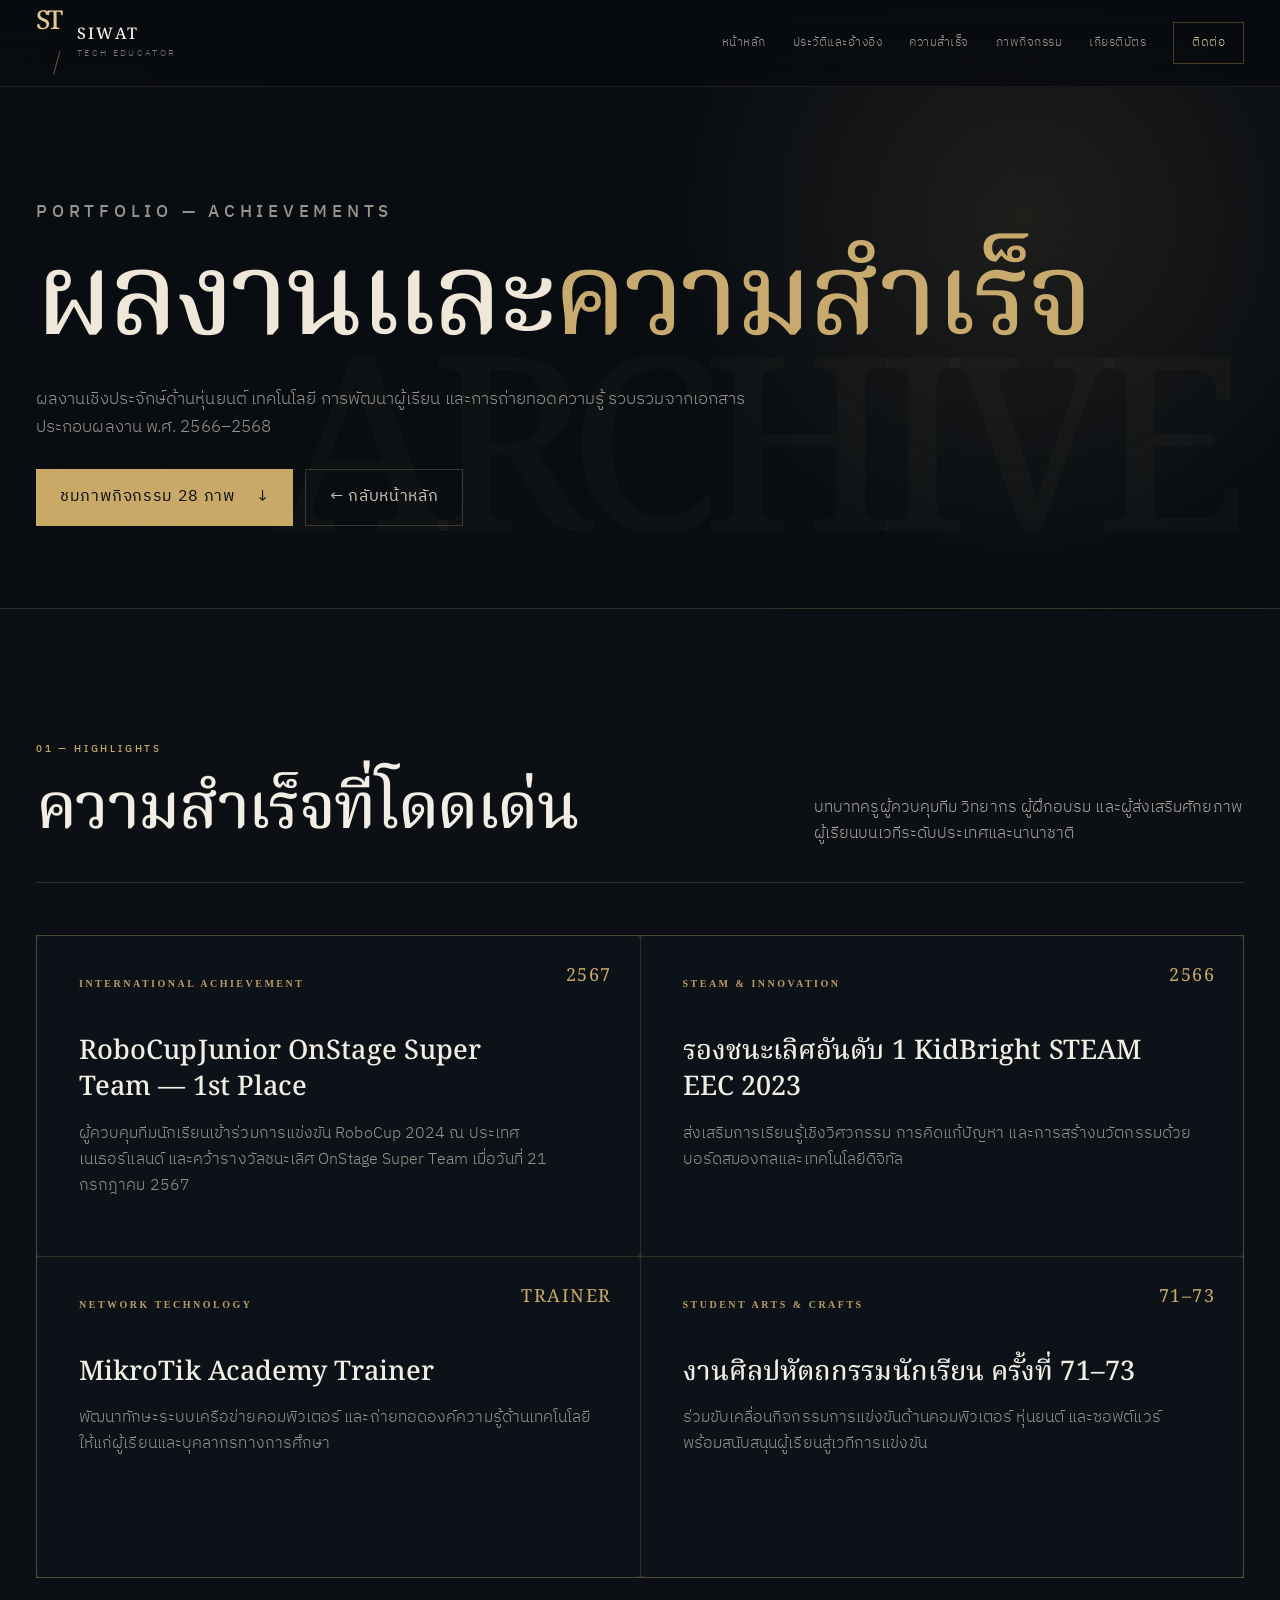
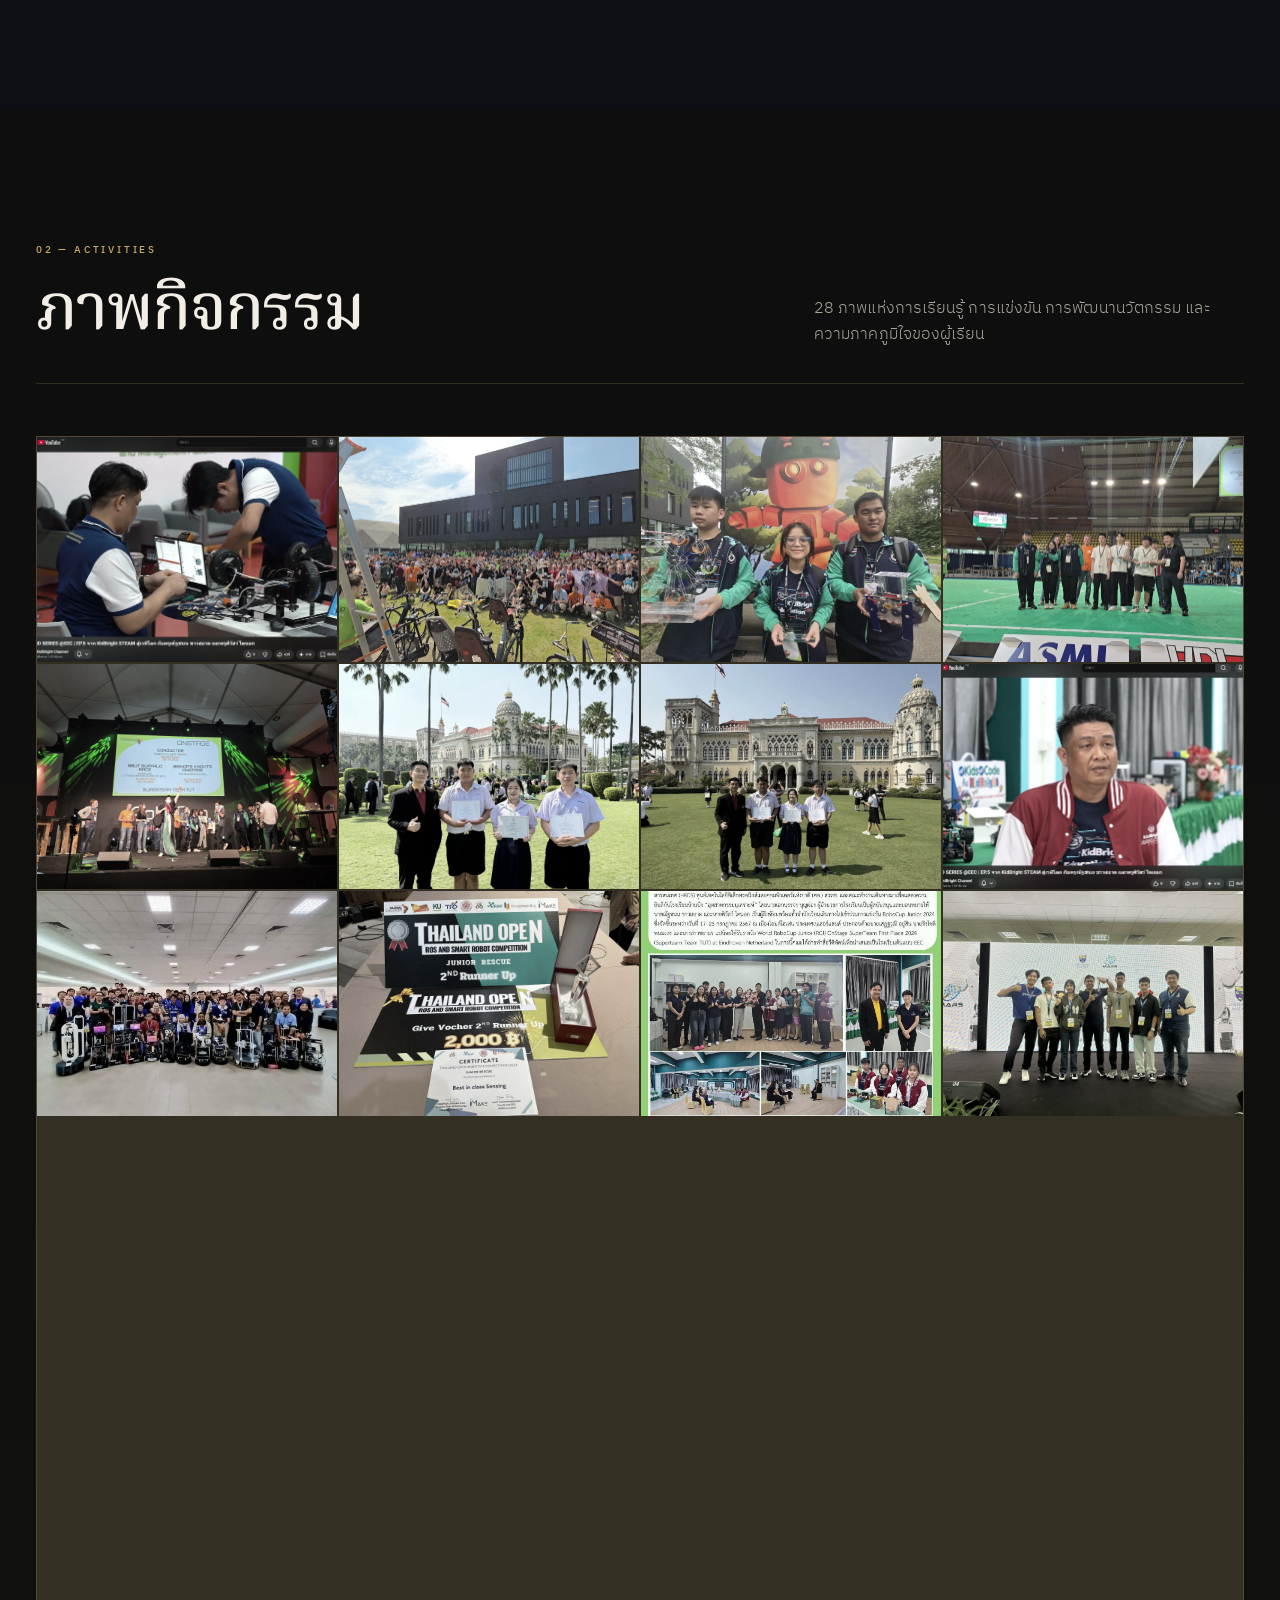
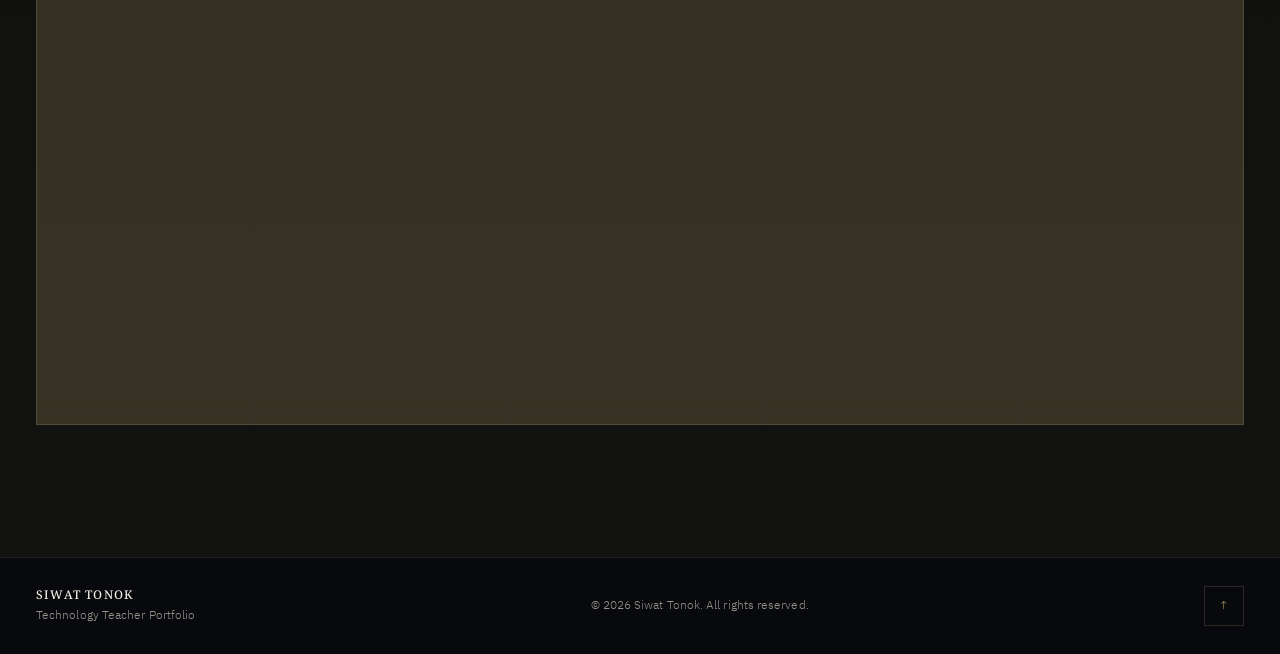
==== commit 63911a58: "Redesign portfolio in Midnight Gallery style" ====
--- a/achievements.html
+++ b/achievements.html
@@ -4,7 +4,7 @@
   <meta charset="UTF-8">
   <meta name="viewport" content="width=device-width, initial-scale=1.0">
   <meta name="description" content="ผลงาน ความสำเร็จ และภาพกิจกรรมของนายศิวัสว์ โตนอก ด้านหุ่นยนต์ เทคโนโลยี และการพัฒนาผู้เรียน">
-  <meta name="theme-color" content="#07111f">
+  <meta name="theme-color" content="#080b0f">
   <title>ผลงานและความสำเร็จ | นายศิวัสว์ โตนอก</title>
   <link rel="icon" href="assets/favicon.svg" type="image/svg+xml">
   <link rel="stylesheet" href="style.css">
--- a/style.css
+++ b/style.css
@@ -41,3 +41,218 @@
 .biography-infobox{position:sticky;top:112px;border:1px solid rgba(218,202,164,.16);background:#161713}.biography-infobox img{width:100%;aspect-ratio:4/5;object-fit:cover;object-position:54% center;filter:saturate(.82)}.biography-infobox h2{padding:22px 22px 0;font-size:25px}.infobox-english{padding:0 22px 17px;color:var(--cyan);font-size:12px;letter-spacing:.09em}.biography-infobox dl{border-top:1px solid var(--line)}.biography-infobox dl div{padding:14px 22px;border-bottom:1px solid var(--line)}.biography-infobox dt{margin-bottom:4px;color:#858178;font-size:11px}.biography-infobox dd{color:#d5cfc3;font-size:13px;line-height:1.55}.biography-infobox .button{width:calc(100% - 44px);margin:22px;font-size:13px}
 @media(max-width:1050px){.encyclopedia-layout{grid-template-columns:130px minmax(0,1fr);gap:38px}.biography-infobox{position:relative;top:auto;grid-column:1;grid-row:1;margin-bottom:25px}.article-toc{grid-column:1;grid-row:2}.encyclopedia-article{grid-column:2;grid-row:1 / span 2}}
 @media(max-width:720px){.biography-hero{padding:62px 0 50px}.biography-hero h1{font-size:50px}.biography-deck{font-size:18px}.encyclopedia-layout{display:flex;flex-direction:column;padding-top:38px;padding-bottom:78px}.biography-infobox{order:1;width:100%;display:grid;grid-template-columns:120px 1fr;align-items:start}.biography-infobox img{grid-row:1 / span 4;height:100%;aspect-ratio:auto}.biography-infobox h2{padding:18px 18px 0;font-size:22px}.infobox-english{padding:0 18px 12px}.biography-infobox dl{grid-column:2}.biography-infobox dl div{padding:10px 18px}.biography-infobox .button{grid-column:1 / -1;width:auto;margin:14px}.article-toc{position:relative;top:auto;order:2;width:100%;padding:18px;border:1px solid var(--line)}.article-toc ol{columns:2}.encyclopedia-article{order:3}.encyclopedia-article .article-lead{font-size:17px}.verification-panel{padding:22px!important}}
+
+/* Midnight Gallery — selected visual direction */
+:root{
+  --bg:#080b0f;
+  --bg-soft:#0c1015;
+  --panel:#10151b;
+  --text:#f2eee5;
+  --muted:#96938b;
+  --cyan:#c9a968;
+  --blue:#8b6d38;
+  --line:rgba(214,188,126,.18);
+  --max:1280px;
+  --radius:0;
+}
+body{background:var(--bg);color:var(--text);font-weight:300}
+body:before{content:"";position:fixed;inset:0;pointer-events:none;z-index:-1;background:radial-gradient(circle at 78% 12%,rgba(108,77,30,.13),transparent 30%),linear-gradient(115deg,rgba(255,255,255,.018),transparent 40%)}
+.page-noise{opacity:.027;mix-blend-mode:soft-light}
+.container{width:min(calc(100% - 72px),var(--max))}
+.section{padding:132px 0}
+
+.site-header{background:linear-gradient(180deg,rgba(8,11,15,.96),rgba(8,11,15,.78));border-bottom:1px solid rgba(214,188,126,.1);backdrop-filter:blur(22px)}
+.site-header.scrolled{background:rgba(8,11,15,.94);box-shadow:0 18px 55px rgba(0,0,0,.3)}
+.nav{height:86px}
+.brand{gap:15px}
+.brand-mark{border:0;width:auto;height:auto;color:#e3c98f;font:500 26px "Noto Serif Thai",serif;letter-spacing:-.06em}
+.brand-mark:after{content:"/";margin-left:13px;color:rgba(201,169,104,.45);font-weight:300}
+.brand-copy strong{font-family:"Noto Serif Thai",serif;font-weight:500;letter-spacing:.14em}
+.brand-copy small{letter-spacing:.26em;color:#77766f}
+.nav-links{gap:27px}
+.nav-links a{position:relative;color:#9e9b93;font-size:12px;letter-spacing:.04em}
+.nav-links a:not(.nav-cta):after{content:"";position:absolute;left:0;right:100%;bottom:-12px;height:1px;background:#c9a968;transition:.3s}
+.nav-links a:hover:after,.nav-links a.active:after{right:0}
+.nav-cta{border:1px solid rgba(201,169,104,.32);padding:10px 18px;border-radius:0;color:#d8c494!important}
+
+.hero{min-height:940px;padding:132px 0 70px;border-bottom:1px solid var(--line);isolation:isolate}
+.hero-grid{opacity:.032;background-size:110px 110px;mask-image:linear-gradient(to bottom,#000,transparent 90%)}
+.hero:after{content:"TEACHER  /  CREATOR  /  LIFELONG LEARNER";position:absolute;right:4.5%;top:120px;z-index:2;color:#bda878;font-size:9px;letter-spacing:.35em;writing-mode:vertical-rl}
+.orb{display:none}
+.hero-layout{grid-template-columns:minmax(0,1.12fr) minmax(380px,.88fr);gap:0;align-items:stretch}
+.hero-copy{position:relative;z-index:2;padding:76px 70px 70px 0;align-self:center}
+.eyebrow{margin-bottom:34px;font-size:10px;letter-spacing:.32em;color:#d2b571}
+.eyebrow span{width:56px;background:#c9a968}
+.hero h1{font-size:clamp(80px,9.4vw,138px);font-weight:500;line-height:.83;letter-spacing:-.07em;margin:0 0 38px;color:#f2e8d2;text-shadow:0 8px 35px rgba(0,0,0,.32)}
+.hero h1 .gradient-text{display:inline-block;color:#e1c37f;background:none}
+.hero-name{font:400 clamp(19px,2vw,28px) "Noto Serif Thai",serif;margin-bottom:24px;color:#eee7da}
+.hero-name span{display:block;margin:7px 0 0;color:#9f947f;font:400 10px "IBM Plex Sans Thai",sans-serif;letter-spacing:.25em;text-transform:uppercase}
+.hero-intro{position:relative;max-width:580px;padding:24px 0 0;color:#b8b1a5;font:400 clamp(17px,1.6vw,22px) "Noto Serif Thai",serif;line-height:1.8}
+.hero-intro:before{content:"";position:absolute;left:0;top:0;width:76px;height:1px;background:#c9a968}
+.hero-actions{margin:38px 0 34px}
+.button{border-radius:0;padding:14px 24px;font-weight:400;letter-spacing:.04em}
+.button.primary{background:#c9a968;color:#090b0e}
+.button.primary:hover{background:#e1c37f;transform:translateY(-2px)}
+.button.ghost{border-color:rgba(214,188,126,.24);color:#cdc7bb}
+.hero-tags{gap:0;border-top:1px solid rgba(214,188,126,.17);padding-top:20px}
+.hero-tags span{border:0;border-right:1px solid rgba(214,188,126,.15);padding:2px 18px;border-radius:0;color:#89867f;font-size:9px;letter-spacing:.24em}
+.hero-tags span:first-child{padding-left:0}
+.portrait-wrap{width:100%;height:100%;min-height:690px;align-self:stretch;justify-self:stretch;border-left:1px solid rgba(214,188,126,.15)}
+.portrait-frame{height:100%;border:0;border-radius:0;box-shadow:none;background:#090c10}
+.portrait-frame img{height:100%;aspect-ratio:auto;object-fit:cover;object-position:55% center;filter:saturate(.72) contrast(1.05) brightness(.78)}
+.portrait-frame:after{background:linear-gradient(90deg,rgba(8,11,15,.38),transparent 35%),linear-gradient(0deg,rgba(8,11,15,.46),transparent 42%)}
+.portrait-wrap:before{content:"BUILD\A LEARN\A TEACH\A INSPIRE";white-space:pre;position:absolute;z-index:2;right:28px;top:44px;color:#d1c3a5;font-size:9px;line-height:3;letter-spacing:.3em;text-align:right}
+.floating-card{border-radius:0;background:rgba(8,11,15,.86);border:1px solid rgba(214,188,126,.17);box-shadow:0 20px 60px rgba(0,0,0,.38);padding:13px 17px}
+.card-top{top:auto;right:22px;bottom:24px;padding-left:40px}
+.card-bottom{left:-1px;bottom:24px}
+.pulse{background:#c9a968;box-shadow:0 0 0 4px rgba(201,169,104,.1)}
+.code-icon{font-family:"Noto Serif Thai",serif;font-size:24px;font-weight:400}
+
+.section-index{font-size:10px;letter-spacing:.28em;color:#c9a968}
+h2{font-size:clamp(42px,5vw,70px);font-weight:500;line-height:1.14}
+.about{background:#090d11}
+.about-layout{grid-template-columns:.8fr 1.2fr;gap:120px}
+.about-content .lead{font-size:clamp(23px,2.3vw,32px);color:#e7dfd2;line-height:1.7}
+.info-grid div{padding:23px 18px 23px 0}
+.info-grid strong{font-weight:400;color:#d8d1c5}
+.article-entry-link{margin-top:38px;padding-block:22px}
+
+.expertise,.portfolio,.achievement-section{background:#0c1015}
+.section-heading.horizontal{padding-bottom:34px;margin-bottom:52px;border-bottom:1px solid var(--line)}
+.skill-grid{gap:0;border-top:1px solid var(--line);border-left:1px solid var(--line)}
+.skill-card{min-height:340px;border:0;border-right:1px solid var(--line);border-bottom:1px solid var(--line);padding:40px;background:#0d1218}
+.skill-card.featured,.featured-achievement{background:linear-gradient(145deg,rgba(201,169,104,.08),transparent 48%),#0d1218}
+.skill-card:hover{transform:none;background:#111821}
+.skill-number{color:#a88e58;font-family:"Noto Serif Thai",serif;font-size:18px;font-weight:400}
+.skill-symbol{font-size:29px;margin-bottom:48px;color:#c9a968}
+.skill-card h3{font-size:26px}
+.skill-list{bottom:35px}
+.skill-list span{border:0;border-right:1px solid var(--line);padding:2px 10px;border-radius:0}
+.skill-list span:first-child{padding-left:0}
+
+.course-list{counter-reset:courses}
+.course{grid-template-columns:100px 1fr 40px;padding:30px 12px;counter-increment:courses}
+.course:before{content:"0" counter(courses);color:#9c8353;font-family:"Noto Serif Thai",serif;font-size:18px}
+.course-level{display:none}
+.course h3{font:400 23px "Noto Serif Thai",serif}
+.course:hover{padding-left:22px;background:linear-gradient(90deg,rgba(201,169,104,.06),transparent 56%)}
+
+.placeholder-grid{grid-template-columns:1.18fr .91fr .91fr;gap:1px;background:var(--line);border:1px solid var(--line)}
+.project-placeholder{border:0;background:#0c1117}
+.project-placeholder:hover{transform:none}
+.placeholder-visual{height:310px}
+.placeholder-visual img{filter:saturate(.68) contrast(1.05) brightness(.62)!important}
+.project-placeholder:hover .placeholder-visual img{filter:saturate(.85) contrast(1.02) brightness(.75)!important}
+.project-meta{min-height:210px;padding:30px}
+.project-meta h3{font-size:23px;margin-top:10px}
+.project-meta>span{letter-spacing:.25em}
+
+.cert-preview{background:#090c10}
+.cert-preview-grid{grid-template-columns:repeat(3,1fr);gap:1px;background:var(--line);border:1px solid var(--line)}
+.cert-preview-card{border:0;border-radius:0;background:#0d1218}
+.cert-preview-card:hover{transform:none;background:#121923}
+.cert-preview-card img{height:250px;filter:saturate(.72) contrast(1.02);transition:.35s}
+.cert-preview-card:hover img{filter:saturate(1)}
+.cert-preview-card span{padding:19px 20px;color:#bbb4a8}
+
+.contact-card{border-radius:0;padding:78px;background:linear-gradient(120deg,rgba(201,169,104,.07),transparent 44%),#0d1218}
+.contact-links a,.location{padding-block:22px}
+footer{background:#07090c}
+.footer-content strong{font-family:"Noto Serif Thai",serif;font-weight:500}
+.footer-content a{border-radius:0}
+
+.subpage-main{padding-top:86px}
+.subpage-hero{position:relative;overflow:hidden;padding:112px 0 82px;border-bottom:1px solid var(--line);background:radial-gradient(circle at 80% 25%,rgba(201,169,104,.11),transparent 32%),#090d12}
+.subpage-hero:after{content:"ARCHIVE";position:absolute;right:4vw;bottom:-.22em;color:rgba(201,169,104,.035);font:500 clamp(100px,19vw,300px) "Noto Serif Thai",serif;letter-spacing:-.08em;pointer-events:none}
+.subpage-hero h1{position:relative;z-index:1;font-size:clamp(58px,9vw,118px);line-height:1;margin:20px 0 24px;color:#eee7da}
+.subpage-hero p{position:relative;z-index:1}
+.achievement-grid{gap:1px;background:var(--line);border:1px solid var(--line)}
+.achievement-card{border:0;min-height:320px;padding:42px;background:#0d1218}
+.achievement-card:hover{transform:none;background:#111820}
+.achievement-card:after{display:none}
+.achievement-year{font:400 18px "Noto Serif Thai",serif}
+.achievement-kicker{letter-spacing:.25em;margin-bottom:45px}
+.achievement-card h3{font-size:27px}
+.activity-grid{grid-template-columns:repeat(4,1fr);gap:2px;background:var(--line);border:1px solid var(--line)}
+.activity-card{border-radius:0;background:#090c10}
+.activity-card img{filter:saturate(.68);aspect-ratio:4/3}
+.activity-card:hover img{filter:saturate(.88) brightness(.66)}
+
+.certificate-category-nav{gap:1px;background:var(--line);border:1px solid var(--line)}
+.certificate-category-nav a{border:0;background:#0d1218;padding:28px 30px}
+.certificate-category-nav a:hover{background:#131a22}
+.certificate-grid{grid-template-columns:repeat(4,1fr);gap:1px;background:var(--line);border:1px solid var(--line)}
+.certificate-card{border:0;border-radius:0;background:#0d1218}
+.certificate-card:hover{transform:none;background:#121820}
+.certificate-card img{filter:saturate(.7);transition:.3s}
+.certificate-card:hover img{filter:saturate(1)}
+.certificate-modal img,.activity-modal img{border-radius:0}
+
+.biography-main{background:#090c10}
+.biography-hero{padding:112px 0 84px;background:radial-gradient(circle at 80% 18%,rgba(201,169,104,.12),transparent 31%),#090d12}
+.biography-hero h1{font-size:clamp(68px,10vw,132px);line-height:.92}
+.biography-deck{max-width:850px}
+.biography-infobox{background:#0d1218}
+.biography-infobox img{filter:saturate(.7) contrast(1.04) brightness(.86)}
+.verification-panel{background:linear-gradient(135deg,rgba(201,169,104,.07),transparent 55%),#0d1218}
+
+@media(max-width:1000px){
+  .container{width:min(calc(100% - 44px),var(--max))}
+  .hero{min-height:auto;padding-top:128px}
+  .hero-layout{grid-template-columns:1fr 420px}
+  .hero-copy{padding-right:36px}
+  .hero h1{font-size:clamp(70px,10vw,108px)}
+  .portrait-wrap{min-height:630px}
+  .placeholder-grid{grid-template-columns:1fr 1fr}
+  .project-placeholder:first-child{grid-column:1 / -1}
+}
+@media(max-width:900px){
+  .nav-links{top:76px;border-radius:0;background:#0a0e13;border-color:var(--line)}
+  .hero:after{display:none}
+  .hero-layout{grid-template-columns:1fr}
+  .hero-copy{padding:45px 0 60px}
+  .portrait-wrap{width:100%;min-height:650px;border:1px solid var(--line)}
+  .about-layout{gap:55px}
+  .skill-grid{grid-template-columns:1fr 1fr}
+  .placeholder-grid{grid-template-columns:1fr 1fr}
+  .cert-preview-grid{grid-template-columns:1fr 1fr}
+  .contact-card{padding:52px}
+}
+@media(max-width:620px){
+  .container{width:min(calc(100% - 28px),var(--max))}
+  .section{padding:86px 0}
+  .brand-copy{display:none}
+  .hero{padding:104px 0 32px}
+  .hero-copy{padding:28px 0 48px}
+  .eyebrow{font-size:8px;letter-spacing:.22em;margin-bottom:28px}
+  .hero h1{font-size:clamp(64px,22vw,92px);margin-bottom:30px}
+  .hero-name{font-size:19px}
+  .hero-intro{font-size:17px}
+  .hero-actions{flex-direction:column}
+  .hero-tags{display:grid;grid-template-columns:1fr 1fr;gap:9px 0}
+  .hero-tags span{padding-left:0}
+  .portrait-wrap{min-height:510px;width:100%}
+  .portrait-wrap:before{right:18px;top:24px}
+  .card-top{right:12px;bottom:12px}
+  .card-bottom{display:none}
+  h2{font-size:40px}
+  .about-layout{gap:36px}
+  .about-content{padding-top:0}
+  .skill-grid{grid-template-columns:1fr}
+  .skill-card{min-height:330px;padding:30px}
+  .course{grid-template-columns:58px 1fr;padding:24px 0}
+  .course h3{font-size:19px}
+  .placeholder-grid,.cert-preview-grid{grid-template-columns:1fr}
+  .project-placeholder:first-child{grid-column:auto}
+  .placeholder-visual{height:250px}
+  .project-meta{min-height:auto}
+  .cert-preview-card img{height:auto;aspect-ratio:4/3}
+  .contact-card{padding:34px 24px}
+  .subpage-hero{padding:72px 0 54px}
+  .subpage-hero h1{font-size:52px}
+  .achievement-card{padding:30px;min-height:300px}
+  .activity-grid,.certificate-grid{grid-template-columns:repeat(2,1fr)}
+  .certificate-category-nav{grid-template-columns:1fr}
+  .biography-hero{padding:72px 0 54px}
+  .biography-hero h1{font-size:58px}
+}
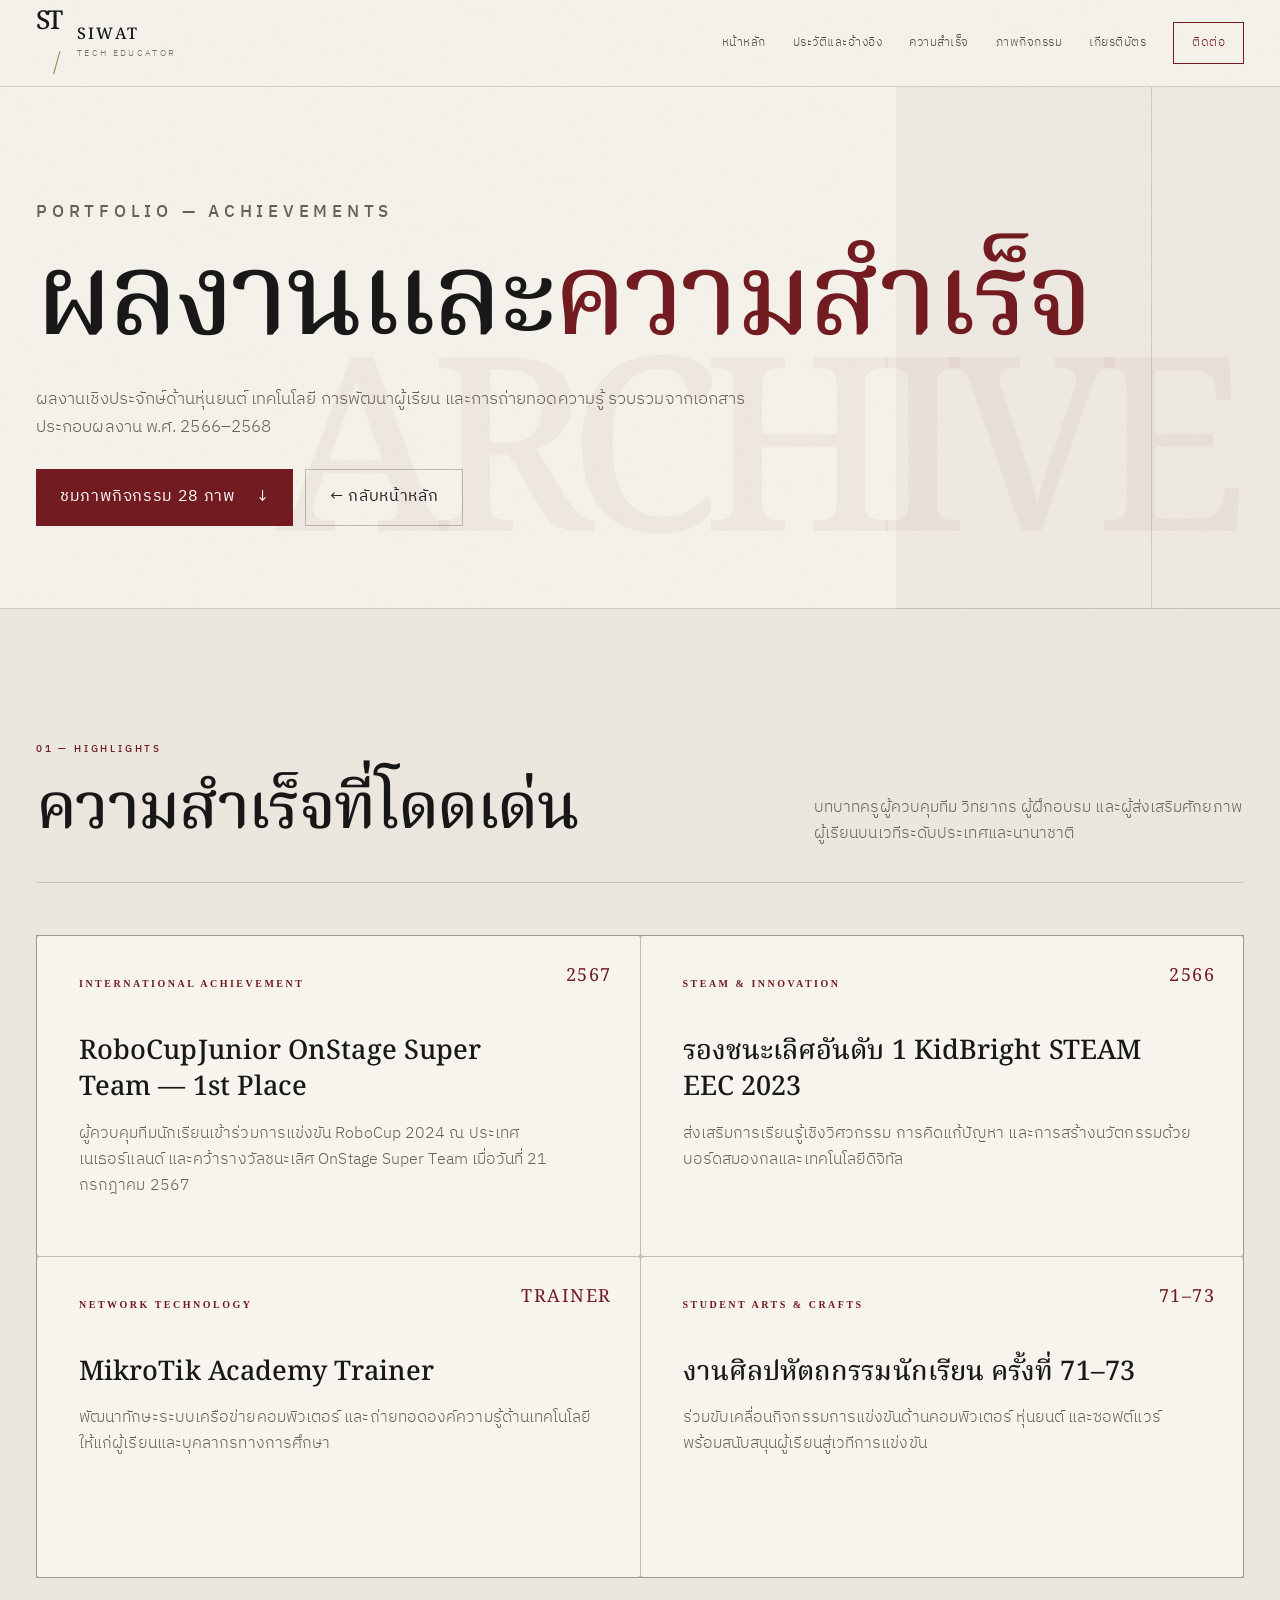
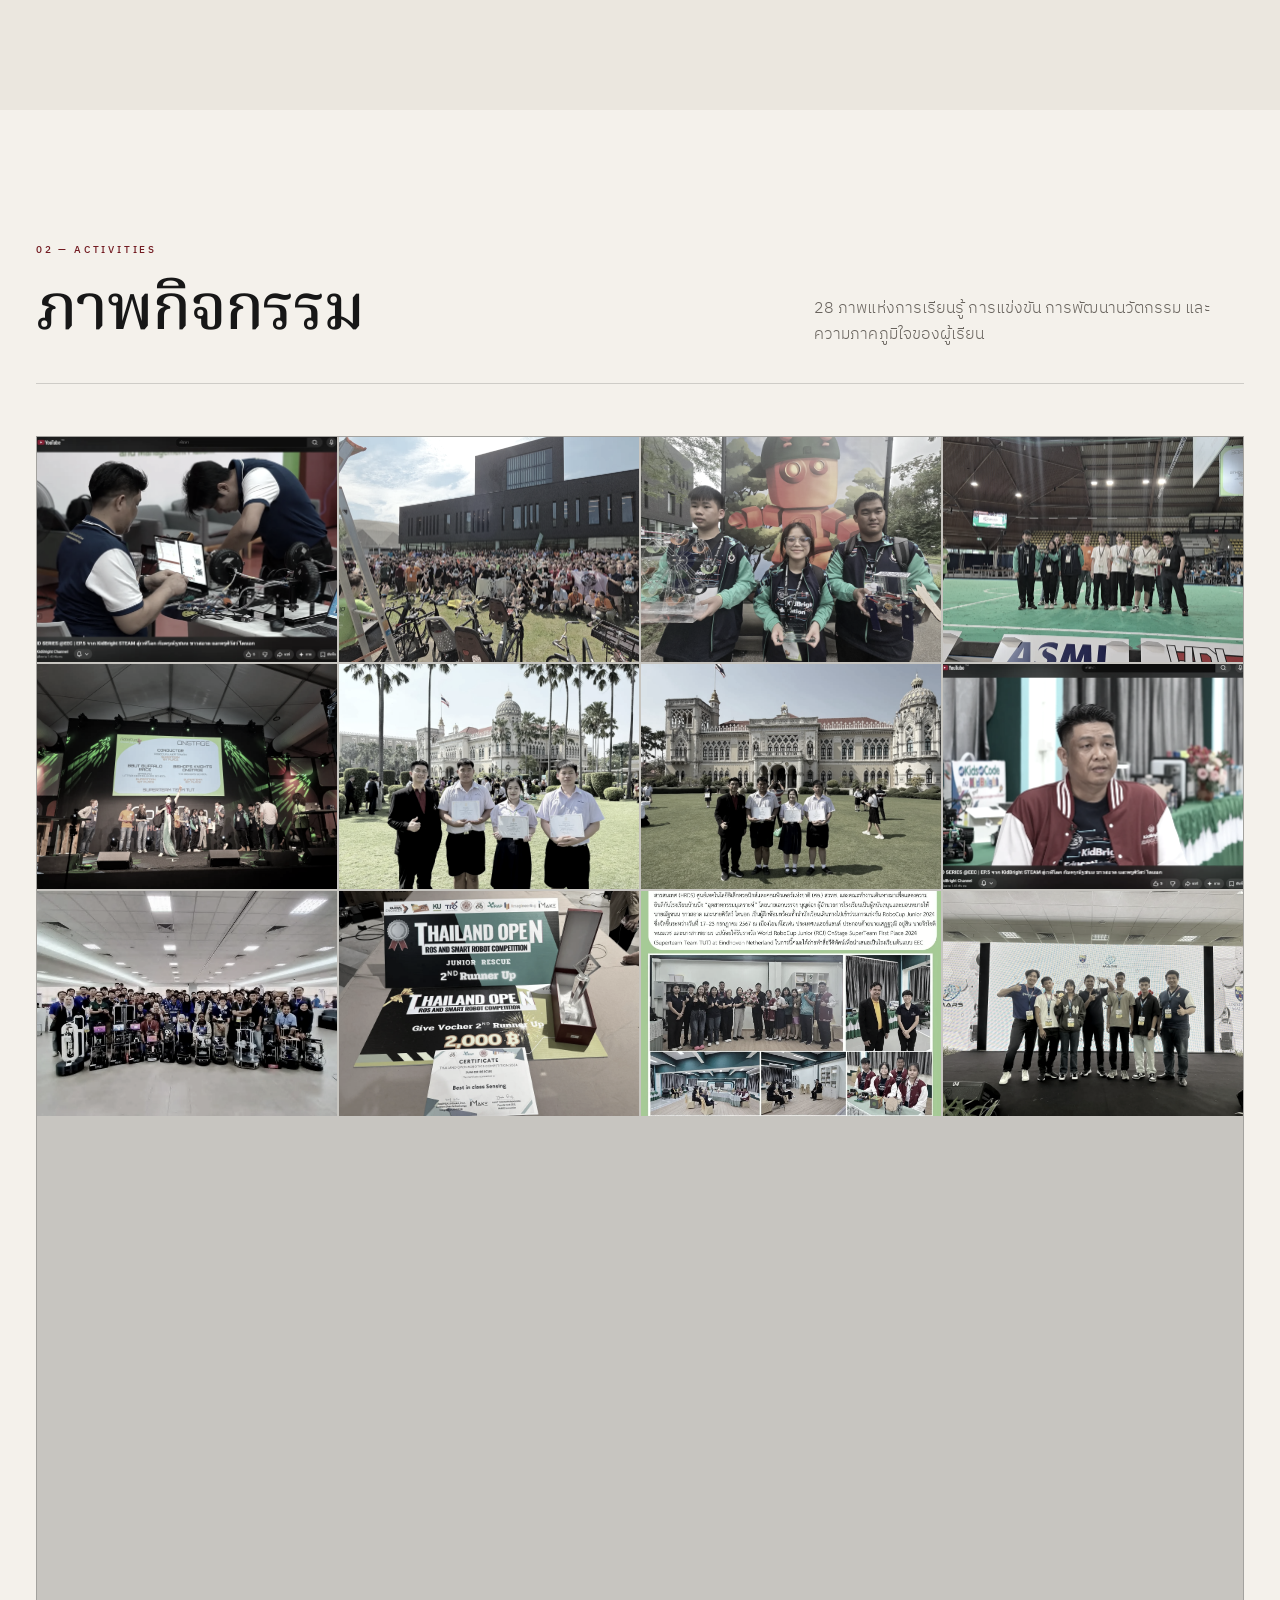
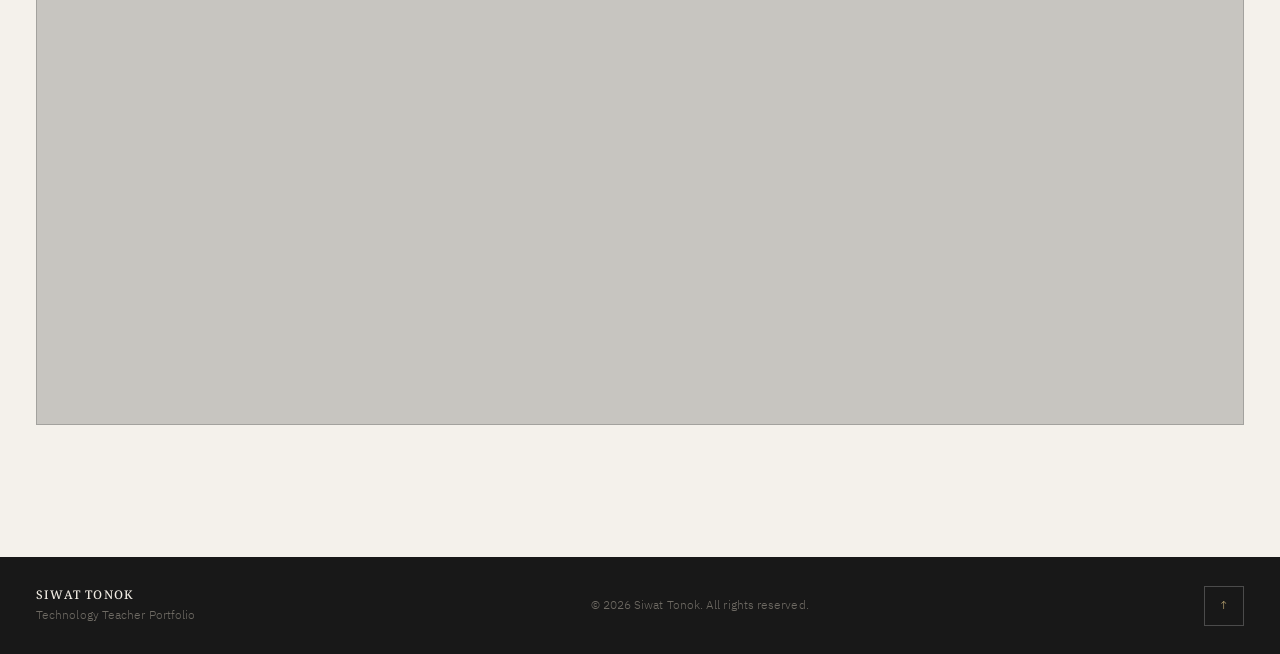
==== commit 0f844138: "Switch portfolio to Architectural Minimal style" ====
--- a/achievements.html
+++ b/achievements.html
@@ -4,7 +4,7 @@
   <meta charset="UTF-8">
   <meta name="viewport" content="width=device-width, initial-scale=1.0">
   <meta name="description" content="ผลงาน ความสำเร็จ และภาพกิจกรรมของนายศิวัสว์ โตนอก ด้านหุ่นยนต์ เทคโนโลยี และการพัฒนาผู้เรียน">
-  <meta name="theme-color" content="#080b0f">
+  <meta name="theme-color" content="#f4f1eb">
   <title>ผลงานและความสำเร็จ | นายศิวัสว์ โตนอก</title>
   <link rel="icon" href="assets/favicon.svg" type="image/svg+xml">
   <link rel="stylesheet" href="style.css">
--- a/style.css
+++ b/style.css
@@ -256,3 +256,205 @@
   .biography-hero{padding:72px 0 54px}
   .biography-hero h1{font-size:58px}
 }
+
+/* Architectural Minimal — selected visual direction */
+:root{
+  --bg:#f4f1eb;
+  --bg-soft:#ebe7df;
+  --panel:#faf8f3;
+  --text:#161616;
+  --muted:#6f6b64;
+  --cyan:#721b21;
+  --blue:#a7894e;
+  --line:rgba(24,24,24,.16);
+  --max:1280px;
+}
+html{background:#f4f1eb}
+body{background:#f4f1eb;color:#161616;font-weight:300}
+body:before{background:linear-gradient(90deg,transparent 49.94%,rgba(20,20,20,.025) 50%,transparent 50.06%)}
+.page-noise{opacity:.016;mix-blend-mode:multiply}
+.gradient-text{color:#721b21;background:none}
+
+.site-header,.site-header.scrolled{background:rgba(244,241,235,.94);border-bottom:1px solid rgba(20,20,20,.16);box-shadow:none;backdrop-filter:blur(18px)}
+.brand-mark{color:#161616}
+.brand-mark:after{color:#a7894e}
+.brand-copy strong{color:#161616}
+.brand-copy small{color:#777169}
+.nav-links a{color:#4f4b46}
+.nav-links a:hover,.nav-links a.active{color:#721b21}
+.nav-links a:not(.nav-cta):after{background:#721b21}
+.nav-cta{border-color:#721b21;color:#721b21!important}
+.menu-toggle span{background:#181818}
+
+.hero{min-height:900px;padding:132px 0 70px;background:linear-gradient(90deg,transparent calc(58% - 1px),rgba(20,20,20,.12) 58%,transparent calc(58% + 1px));border-bottom:1px solid rgba(20,20,20,.18)}
+.hero-grid{opacity:.14;background-image:linear-gradient(rgba(20,20,20,.11) 1px,transparent 1px),linear-gradient(90deg,rgba(20,20,20,.08) 1px,transparent 1px);background-size:96px 96px;mask-image:linear-gradient(to bottom,#000,transparent 96%)}
+.hero:after{content:"01  /  KNOWLEDGE · PEOPLE · INNOVATION";color:#8d7545;writing-mode:vertical-rl;letter-spacing:.28em}
+.hero-layout{grid-template-columns:minmax(0,.88fr) minmax(440px,1.12fr);gap:56px}
+.hero-copy{padding:68px 0;align-self:center}
+.eyebrow{color:#721b21;margin-bottom:36px}
+.eyebrow span{background:#a7894e}
+.hero h1{color:#161616;font-size:clamp(86px,9.8vw,142px);line-height:.82;text-shadow:none;margin-bottom:44px}
+.hero h1 .gradient-text{color:#721b21}
+.hero-name{color:#24211e;font-size:clamp(20px,2vw,28px)}
+.hero-name span{color:#7b756d}
+.hero-intro{color:#514c46;max-width:540px}
+.hero-intro:before{background:#a7894e}
+.button.primary{background:#721b21;color:#fff}
+.button.primary:hover{background:#541116;color:#fff}
+.button.ghost{border-color:rgba(20,20,20,.25);color:#282522;background:transparent}
+.button.ghost:hover{border-color:#721b21;color:#721b21}
+.hero-tags{border-color:rgba(20,20,20,.18)}
+.hero-tags span{color:#68625c;border-color:rgba(20,20,20,.14)}
+.portrait-wrap{min-height:650px;border:0;border-left:1px solid rgba(20,20,20,.14);padding:0 0 0 56px}
+.portrait-frame{background:#d9d5cd;clip-path:polygon(11% 0,100% 0,100% 100%,0 100%,0 13%)}
+.portrait-frame img{filter:grayscale(1) contrast(1.08) brightness(.96);object-position:54% center}
+.portrait-frame:after{background:linear-gradient(135deg,rgba(114,27,33,.2),transparent 35%),linear-gradient(0deg,rgba(13,13,13,.2),transparent 36%)}
+.portrait-wrap:before{content:"EDUCATION\A TECHNOLOGY\A ENGINEERING";right:24px;top:38px;color:#f4f1eb;text-shadow:0 1px 12px rgba(0,0,0,.45)}
+.floating-card{display:none}
+
+.section-index{color:#721b21}
+h1,h2{color:#171717}
+.about{background:#f4f1eb}
+.about-layout{position:relative}
+.about-layout:before{content:"01";position:absolute;right:0;top:-30px;color:#a7894e;font:500 80px "Noto Serif Thai",serif;opacity:.72}
+.about-content .lead{color:#25221f}
+.about-content>p:not(.lead),.section-heading.horizontal>p{color:#68635d}
+.info-grid,.info-grid div,.article-entry-link{border-color:rgba(20,20,20,.16)}
+.info-grid span,.contact-links span{color:#767069}
+.info-grid strong{color:#282522}
+.article-entry-link span{color:#171717}
+.article-entry-link small{color:#746f68}
+.article-entry-link i{color:#721b21}
+
+.expertise,.portfolio,.achievement-section{background:#ebe7df}
+.section-heading.horizontal{border-color:rgba(20,20,20,.17)}
+.skill-grid{background:rgba(20,20,20,.18);border-color:rgba(20,20,20,.18)}
+.skill-card,.skill-card.featured{background:#f4f1eb;border-color:rgba(20,20,20,.18)}
+.skill-card:hover{background:#faf8f3}
+.skill-number{color:#a7894e}
+.skill-symbol{color:#721b21}
+.skill-card h3{color:#181818}
+.skill-card p{color:#68635d}
+.skill-list span{color:#756f68;border-color:rgba(20,20,20,.16)}
+
+.teaching{background:#f7f4ee}
+.course-list,.course{border-color:rgba(20,20,20,.17)}
+.course:before{color:#a7894e}
+.course h3{color:#181818}
+.course p{color:#6d6861}
+.course-arrow{color:#721b21}
+.course:hover{background:linear-gradient(90deg,rgba(114,27,33,.05),transparent 56%)}
+
+.placeholder-grid{background:rgba(20,20,20,.2);border-color:rgba(20,20,20,.2)}
+.project-placeholder{background:#f7f4ee}
+.placeholder-visual{background:#dad5cc}
+.placeholder-visual img{filter:grayscale(.72) contrast(1.06) brightness(.88)!important}
+.project-placeholder:hover .placeholder-visual img{filter:grayscale(.25) contrast(1.03) brightness(.94)!important}
+.placeholder-visual:after{content:"";position:absolute;inset:0;background:linear-gradient(180deg,rgba(114,27,33,.08),transparent 45%);pointer-events:none}
+.placeholder-visual>span{color:#fff;text-shadow:0 2px 10px rgba(0,0,0,.65)}
+.project-meta>span{color:#721b21}
+.project-meta h3{color:#181818}
+.project-meta p{color:#6c665f}
+
+.cert-preview{background:#f4f1eb}
+.cert-preview-grid{background:rgba(20,20,20,.18);border-color:rgba(20,20,20,.18)}
+.cert-preview-card{background:#faf8f3}
+.cert-preview-card:hover{background:#fff}
+.cert-preview-card img{filter:grayscale(.45) contrast(1.02);background:#fff}
+.cert-preview-card:hover img{filter:grayscale(0)}
+.cert-preview-card span{color:#4f4a44}
+
+.contact{background:#ebe7df}
+.contact-card{background:linear-gradient(135deg,rgba(114,27,33,.045),transparent 50%),#f7f4ee;border-color:rgba(114,27,33,.3)}
+.contact-copy p:last-child{color:#69635d}
+.contact-links,.contact-links a,.location{border-color:rgba(20,20,20,.16)}
+.contact-links strong{color:#22201d}
+.contact-links i{color:#721b21}
+footer{background:#181818;border-color:#181818;color:#aaa49b}
+.footer-content strong{color:#f1ece3}
+.footer-content a{border-color:rgba(255,255,255,.22);color:#d2b97f}
+
+.subpage-main{background:#f4f1eb}
+.subpage-hero{background:linear-gradient(90deg,transparent 70%,rgba(114,27,33,.045) 70%),#f4f1eb;border-color:rgba(20,20,20,.18)}
+.subpage-hero:before{content:"";position:absolute;right:10%;top:0;width:1px;height:100%;background:rgba(20,20,20,.14)}
+.subpage-hero:after{color:rgba(114,27,33,.045)}
+.subpage-hero h1{color:#181818}
+.subpage-hero p{color:#656059}
+.achievement-grid{background:rgba(20,20,20,.2);border-color:rgba(20,20,20,.2)}
+.achievement-card,.featured-achievement{background:#f7f4ee}
+.achievement-card:hover{background:#fff}
+.achievement-year,.achievement-kicker{color:#721b21}
+.achievement-card h3{color:#181818}
+.achievement-card>p:last-child{color:#67615a}
+.activity-section{background:#f4f1eb}
+.activity-grid{background:rgba(20,20,20,.2);border-color:rgba(20,20,20,.2)}
+.activity-card{background:#ded9d0}
+.activity-card img{filter:grayscale(.62) contrast(1.04)}
+.activity-card:hover img{filter:grayscale(.1) brightness(.82)}
+
+.certificate-gallery-section{background:#f4f1eb}
+.gallery-count{color:#6e6861}
+.gallery-count strong{color:#721b21}
+.certificate-category-nav{background:rgba(20,20,20,.18);border-color:rgba(20,20,20,.18)}
+.certificate-category-nav a{background:#f7f4ee}
+.certificate-category-nav a:hover{background:#fff}
+.certificate-category-nav span{color:#721b21}
+.certificate-category-nav strong{color:#171717}
+.certificate-category-nav small{color:#777069}
+.certificate-category+.certificate-category{border-color:rgba(20,20,20,.18)}
+.certificate-category-heading h3{color:#181818}
+.certificate-category-heading>p{color:#6f6962}
+.certificate-category-heading>p strong{color:#721b21}
+.certificate-grid{background:rgba(20,20,20,.18);border-color:rgba(20,20,20,.18)}
+.certificate-card{background:#faf8f3}
+.certificate-card:hover{background:#fff}
+.certificate-card img{filter:grayscale(.42);background:#fff}
+.certificate-card:hover img{filter:grayscale(0)}
+.certificate-card span{color:#6c665f}
+.certificate-card span i{color:#721b21}
+.load-more-wrap .button{color:#721b21;border-color:rgba(114,27,33,.35)}
+.certificate-modal,.activity-modal{background:rgba(20,18,16,.95)}
+.modal-close{background:#f4f1eb;color:#721b21;border-color:#f4f1eb}
+
+.biography-main{background:#f4f1eb}
+.biography-hero{background:linear-gradient(90deg,transparent 68%,rgba(114,27,33,.05) 68%),#f4f1eb;border-color:rgba(20,20,20,.18)}
+.biography-hero h1{color:#181818}
+.biography-deck{color:#4f4a44}
+.source-status{color:#756f68}
+.source-status span{background:#721b21;box-shadow:0 0 0 5px rgba(114,27,33,.08)}
+.article-toc>p{color:#721b21}
+.article-toc ol,.encyclopedia-article section{border-color:rgba(20,20,20,.17)}
+.article-toc a{color:#6f6962}
+.article-toc a:hover{color:#721b21;border-color:#721b21}
+.encyclopedia-article h2,.encyclopedia-article h3{color:#1e1c1a}
+.encyclopedia-article p{color:#5f5a54}
+.encyclopedia-article .article-lead{color:#2c2926}
+.encyclopedia-article sup a,.reference-list a{color:#721b21}
+.verification-panel{background:linear-gradient(135deg,rgba(114,27,33,.045),transparent 55%),#ebe7df!important;border-color:rgba(114,27,33,.28)!important}
+.reference-list li{color:#66605a}
+.reference-date{color:#7b756d!important;border-color:rgba(20,20,20,.16)}
+.biography-infobox{background:#ebe7df;border-color:rgba(20,20,20,.18)}
+.biography-infobox img{filter:grayscale(1) contrast(1.06) brightness(.98)}
+.biography-infobox h2{color:#181818}
+.infobox-english{color:#721b21}
+.biography-infobox dl,.biography-infobox dl div{border-color:rgba(20,20,20,.16)}
+.biography-infobox dt{color:#787169}
+.biography-infobox dd{color:#332f2b}
+.biography-infobox .button{color:#721b21}
+
+@media(max-width:900px){
+  .nav-links{background:#f4f1eb;border-color:rgba(20,20,20,.18)}
+  .hero{background:#f4f1eb}
+  .hero-layout{grid-template-columns:1fr}
+  .portrait-wrap{padding:0;min-height:650px;border:1px solid rgba(20,20,20,.17)}
+}
+@media(max-width:620px){
+  .hero{background:#f4f1eb}
+  .hero h1{font-size:clamp(66px,23vw,94px)}
+  .portrait-wrap{min-height:500px}
+  .portrait-frame{clip-path:polygon(10% 0,100% 0,100% 100%,0 100%,0 10%)}
+  .about-layout:before{font-size:54px;top:-22px}
+  .subpage-hero{background:#f4f1eb}
+  .subpage-hero:before{display:none}
+  .biography-hero{background:#f4f1eb}
+}
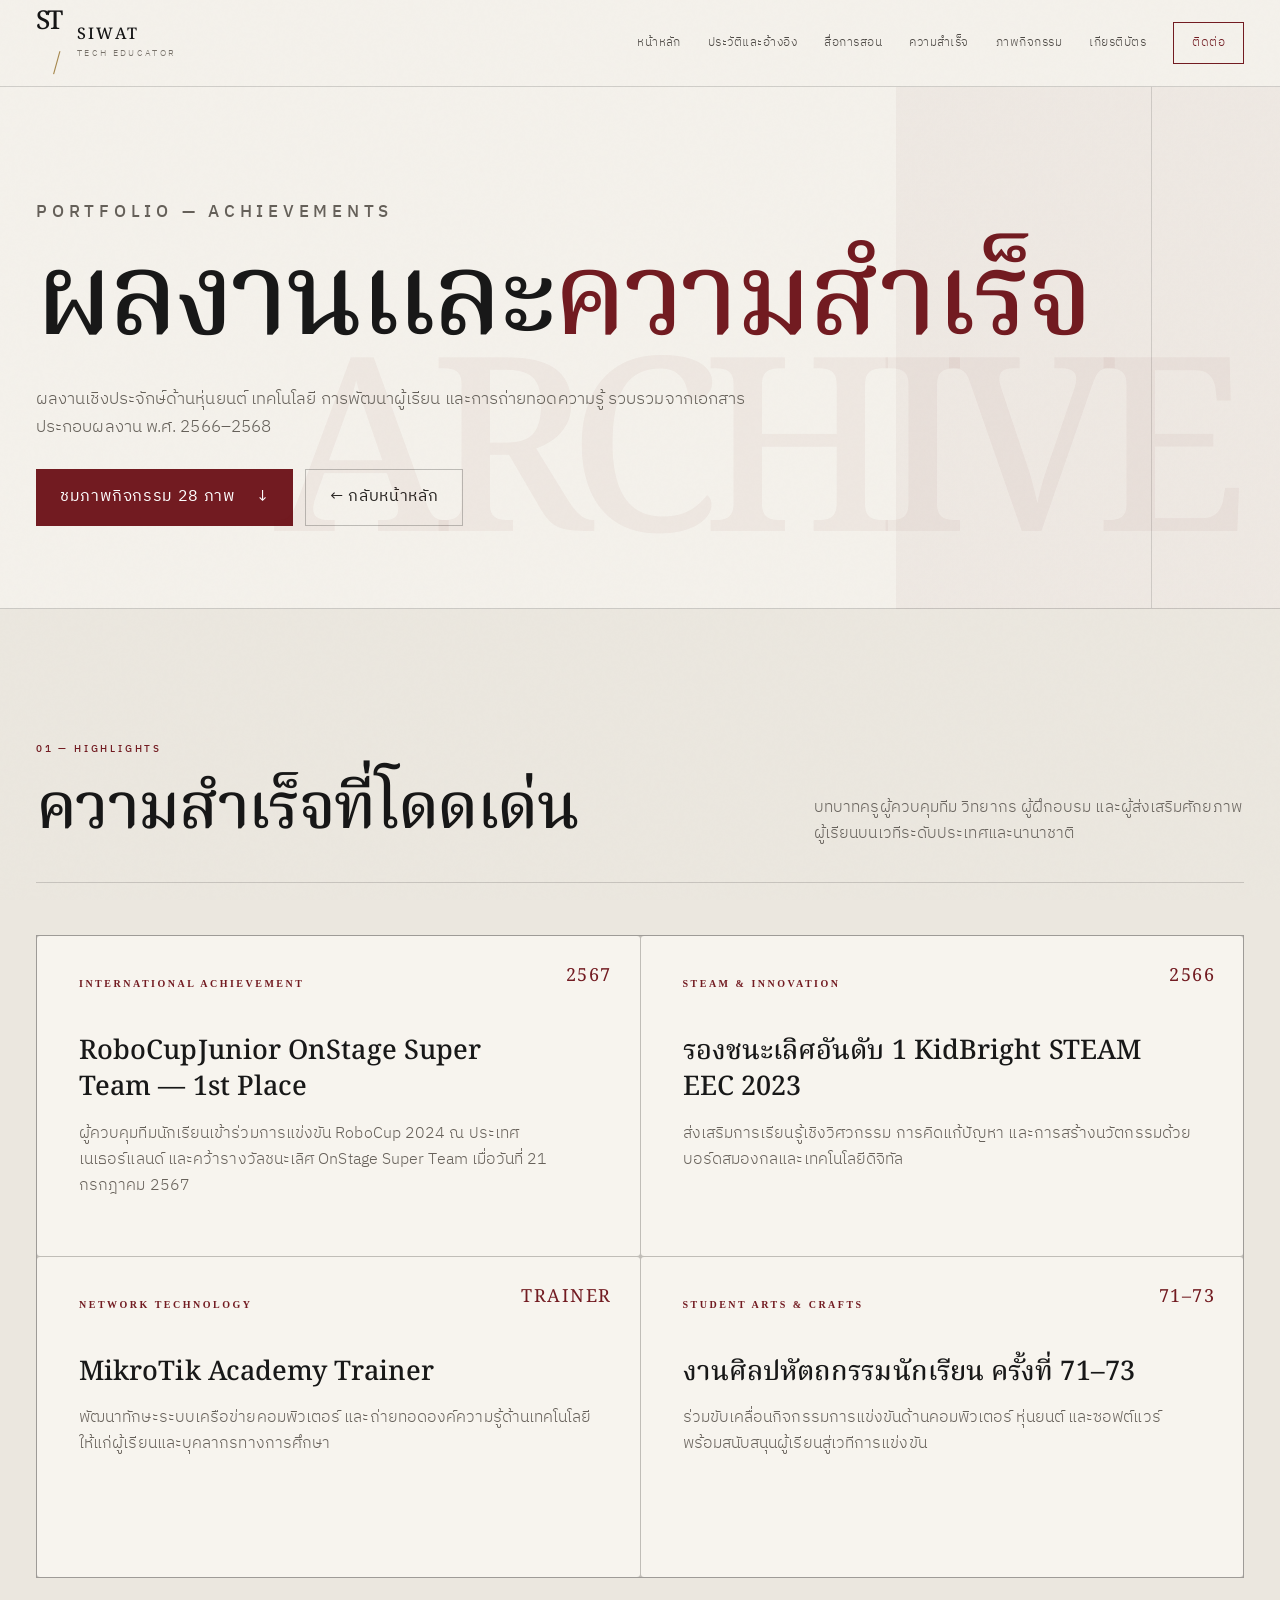
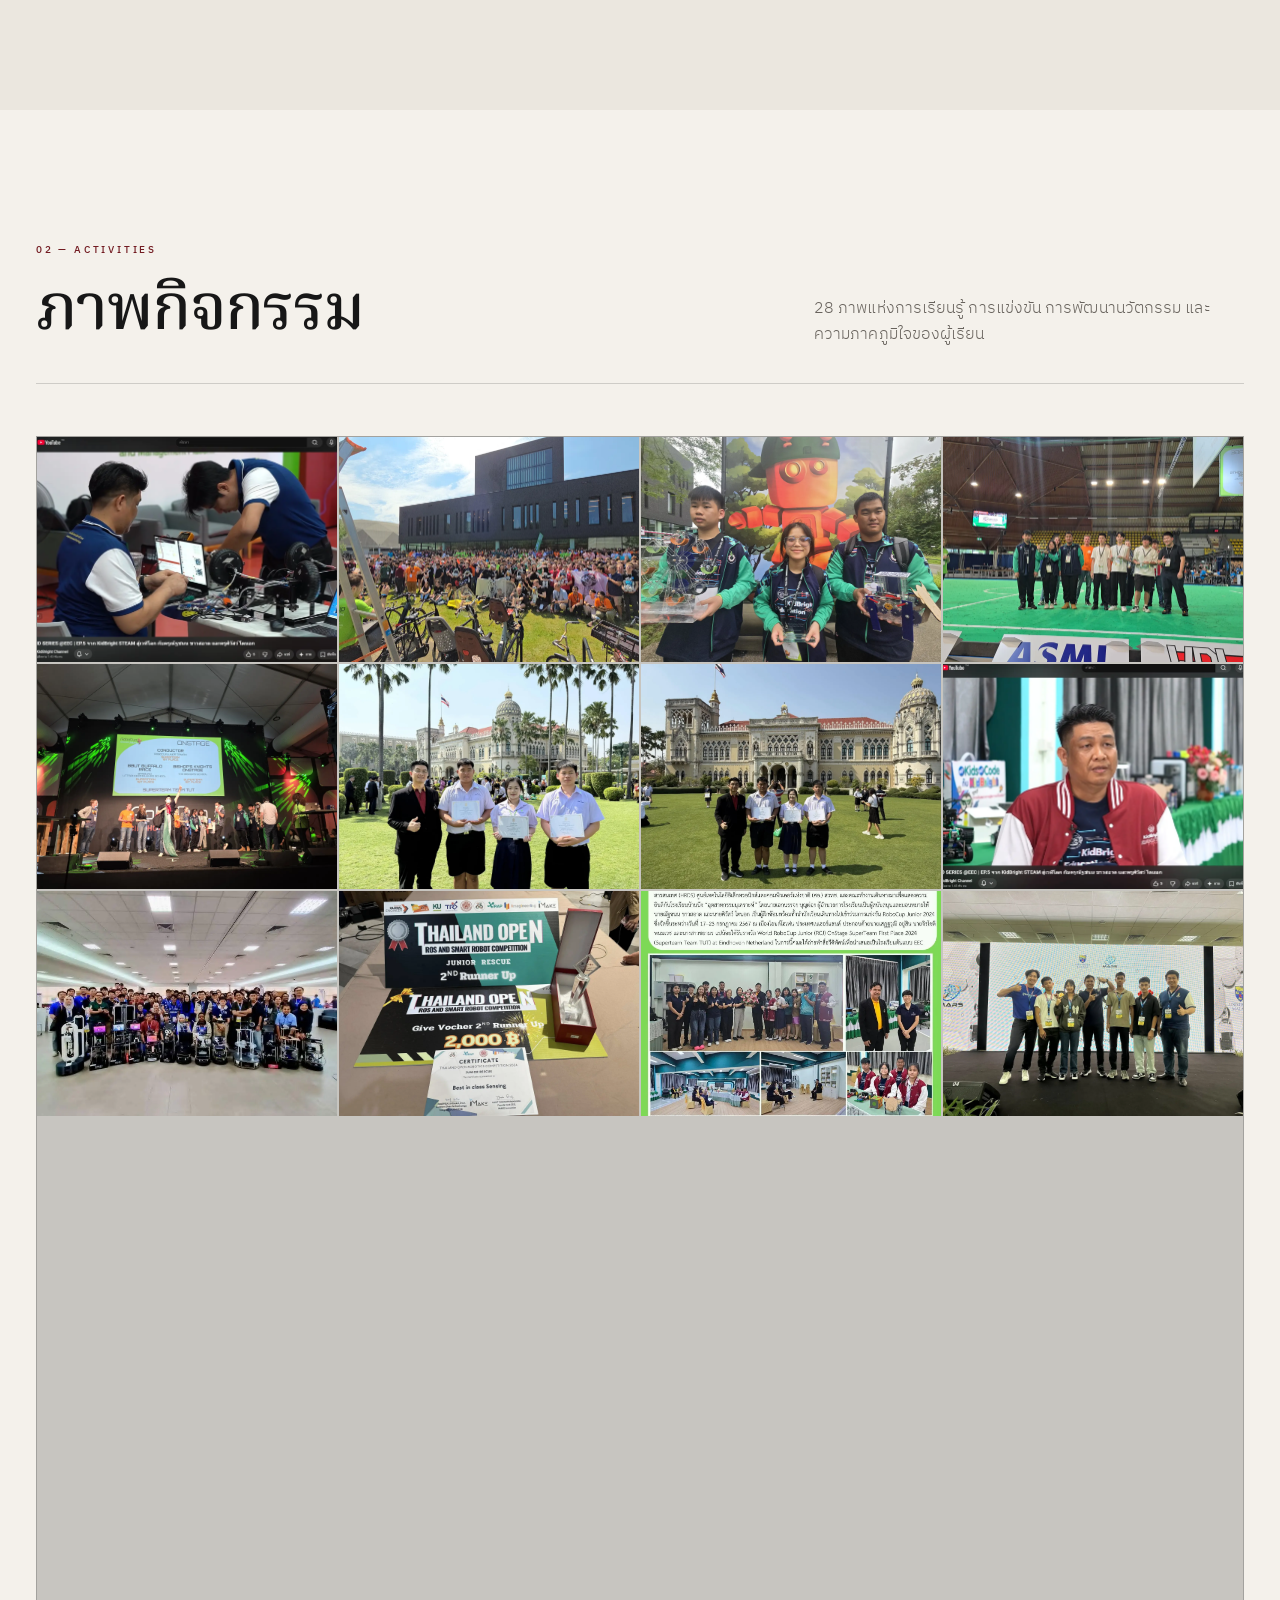
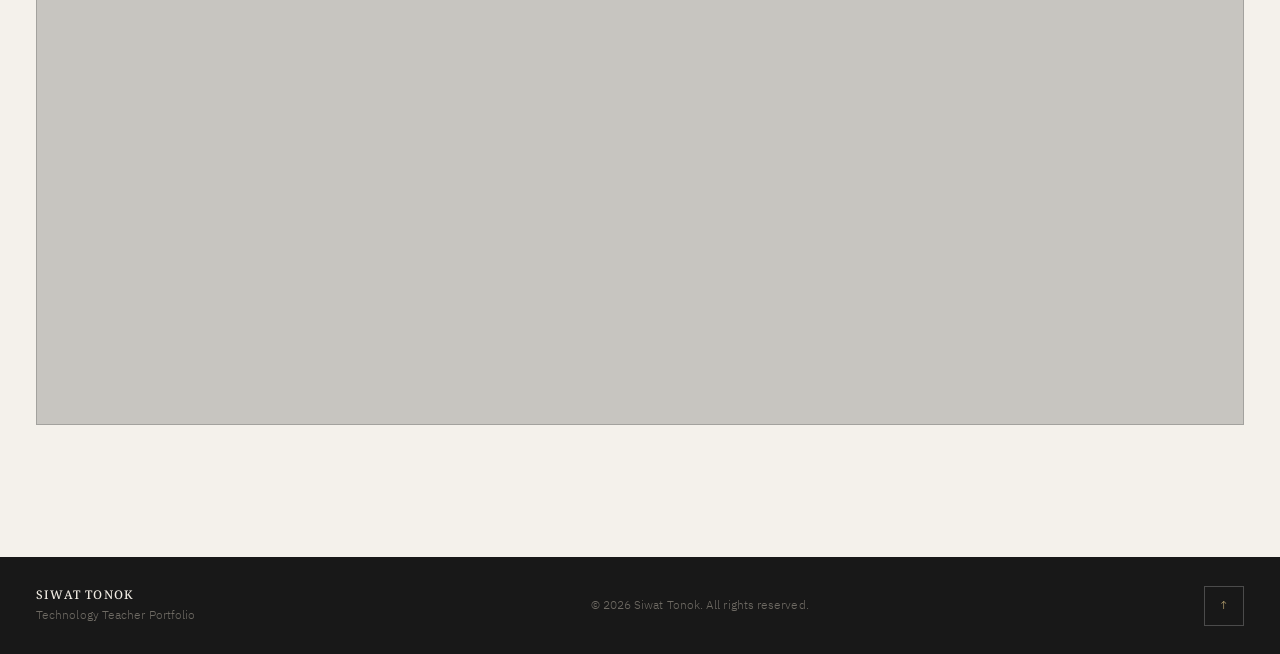
==== commit dcc553e7: "Add teaching resources navigation to achievements.html" ====
--- a/achievements.html
+++ b/achievements.html
@@ -15,7 +15,7 @@
     <nav class="nav container" aria-label="เมนูหลัก">
       <a class="brand" href="index.html" aria-label="กลับหน้าหลัก"><span class="brand-mark">ST</span><span class="brand-copy"><strong>SIWAT</strong><small>TECH EDUCATOR</small></span></a>
       <button class="menu-toggle" type="button" aria-label="เปิดเมนู" aria-expanded="false"><span></span><span></span><span></span></button>
-      <div class="nav-links"><a href="index.html">หน้าหลัก</a><a href="biography.html">ประวัติและอ้างอิง</a><a href="#achievements">ความสำเร็จ</a><a href="#activity-gallery">ภาพกิจกรรม</a><a href="certificates.html">เกียรติบัตร</a><a class="nav-cta" href="index.html#contact">ติดต่อ</a></div>
+      <div class="nav-links"><a href="index.html">หน้าหลัก</a><a href="biography.html">ประวัติและอ้างอิง</a><a href="teaching-resources.html">สื่อการสอน</a><a href="#achievements">ความสำเร็จ</a><a href="#activity-gallery">ภาพกิจกรรม</a><a href="certificates.html">เกียรติบัตร</a><a class="nav-cta" href="index.html#contact">ติดต่อ</a></div>
     </nav>
   </header>
   <main class="subpage-main">
--- a/style.css
+++ b/style.css
@@ -458,3 +458,192 @@
   .subpage-hero:before{display:none}
   .biography-hero{background:#f4f1eb}
 }
+
+/* Responsive fit: phone, iPad and desktop */
+.hero-copy,.about-content,.section-heading>*,.project-meta,.contact-copy,.contact-links,.encyclopedia-article{min-width:0}
+.hero h1,.subpage-hero h1,.biography-hero h1,.skill-card h3,.achievement-card h3,.course h3,.project-meta h3{overflow-wrap:anywhere}
+.button,.nav-links a,.course,.certificate-card,.activity-card{-webkit-tap-highlight-color:transparent}
+
+@media(max-width:1120px){
+  .container{width:min(calc(100% - 48px),var(--max))}
+  .section{padding:108px 0}
+  .nav{height:80px}
+  .menu-toggle{display:block;position:relative;z-index:2}
+  .nav-links{position:absolute;left:24px;right:24px;top:80px;display:flex;flex-direction:column;align-items:stretch;gap:0;padding:14px;background:#f4f1eb;border:1px solid rgba(20,20,20,.18);box-shadow:0 24px 60px rgba(31,24,18,.13);transform:translateY(-12px);opacity:0;visibility:hidden;pointer-events:none;transition:opacity .24s ease,transform .24s ease,visibility .24s ease}
+  .nav-links.open{opacity:1;visibility:visible;transform:none;pointer-events:auto}
+  .nav-links a{min-height:46px;display:flex;align-items:center;padding:10px 12px;border-bottom:1px solid rgba(20,20,20,.1);font-size:14px}
+  .nav-links a:last-child{border-bottom:0}
+  .nav-links a:not(.nav-cta):after{display:none}
+  .nav-cta{justify-content:center;margin-top:8px}
+  .hero{min-height:auto;padding:120px 0 64px}
+  .hero-layout{grid-template-columns:minmax(0,1fr) minmax(380px,.9fr);gap:42px}
+  .hero-copy{padding:52px 0}
+  .hero h1{font-size:clamp(78px,10vw,112px)}
+  .portrait-wrap{min-height:610px;padding-left:36px}
+  .about-layout{gap:72px}
+  .contact-card{gap:54px;padding:56px}
+  .subpage-main{padding-top:80px}
+  .subpage-hero{padding:88px 0 68px}
+}
+
+@media(max-width:900px){
+  html{scroll-padding-top:80px}
+  .container{width:min(calc(100% - 40px),var(--max))}
+  .section{padding:96px 0}
+  .hero{padding:106px 0 44px}
+  .hero-layout{grid-template-columns:1fr;gap:24px}
+  .hero-copy{padding:40px 0 36px;max-width:720px}
+  .hero h1{font-size:clamp(82px,14vw,118px)}
+  .hero-intro{max-width:620px}
+  .portrait-wrap{min-height:620px;width:100%;padding:0;border:1px solid rgba(20,20,20,.17)}
+  .portrait-frame img{object-position:54% 38%}
+  .about-layout{grid-template-columns:1fr;gap:40px}
+  .about-content{padding-top:0}
+  .about-layout:before{top:-16px}
+  .section-heading.horizontal{display:grid;grid-template-columns:1fr minmax(260px,.7fr);align-items:end;gap:34px}
+  .skill-grid{grid-template-columns:1fr 1fr}
+  .skill-card{min-height:350px}
+  .placeholder-grid{grid-template-columns:1fr 1fr}
+  .project-placeholder:first-child{grid-column:1 / -1}
+  .cert-preview-grid{grid-template-columns:1fr 1fr}
+  .contact-card{grid-template-columns:1fr;padding:48px;gap:42px}
+  .achievement-grid{grid-template-columns:1fr}
+  .activity-grid{grid-template-columns:repeat(3,1fr)}
+  .certificate-grid{grid-template-columns:repeat(3,1fr)}
+  .certificate-category-heading{align-items:flex-start}
+}
+
+@media(max-width:720px){
+  .container{width:min(calc(100% - 32px),var(--max))}
+  .section{padding:78px 0}
+  .nav-links{left:16px;right:16px}
+  .hero{padding:96px 0 34px}
+  .hero-copy{padding:30px 0 28px}
+  .eyebrow{margin-bottom:26px;letter-spacing:.2em}
+  .hero h1{font-size:clamp(72px,18vw,104px);margin-bottom:32px}
+  .hero-name{font-size:21px}
+  .hero-intro{font-size:18px}
+  .hero-actions{flex-wrap:wrap;margin:30px 0}
+  .portrait-wrap{min-height:560px}
+  .portrait-wrap:before{right:18px;top:24px}
+  .about-layout:before{font-size:48px;top:-6px}
+  .section-heading.horizontal{display:block;padding-bottom:26px;margin-bottom:36px}
+  .section-heading.horizontal>p{margin-top:16px;max-width:100%}
+  .skill-grid{grid-template-columns:1fr}
+  .skill-card{min-height:330px;padding:30px}
+  .placeholder-grid{grid-template-columns:1fr}
+  .project-placeholder:first-child{grid-column:auto}
+  .placeholder-visual{height:auto;aspect-ratio:16/10}
+  .project-meta{min-height:auto}
+  .cert-preview-grid{grid-template-columns:1fr 1fr}
+  .cert-preview-card img{height:auto;aspect-ratio:4/3}
+  .contact-card{padding:34px 26px}
+  .subpage-hero{padding:68px 0 50px}
+  .subpage-hero h1{font-size:clamp(48px,13vw,72px);line-height:1.08}
+  .subpage-actions{width:100%}
+  .subpage-actions .button{flex:1 1 220px}
+  .achievement-card{min-height:auto;padding:30px}
+  .activity-grid,.certificate-grid{grid-template-columns:repeat(2,1fr)}
+  .certificate-category-nav{grid-template-columns:1fr}
+  .certificate-category-heading{flex-direction:column;gap:10px}
+  .biography-hero h1{font-size:clamp(52px,14vw,72px)}
+  .encyclopedia-layout{gap:30px}
+  .article-toc ol{columns:2;column-gap:20px}
+}
+
+@media(max-width:480px){
+  .container{width:min(calc(100% - 24px),var(--max))}
+  .section{padding:68px 0}
+  .nav{height:72px}
+  .brand-mark{font-size:23px}
+  .brand-copy{display:none}
+  .nav-links{top:72px;left:12px;right:12px}
+  .hero{padding-top:86px}
+  .hero h1{font-size:clamp(64px,22vw,86px);line-height:.86}
+  .hero-name{font-size:19px}
+  .hero-intro{font-size:16px;line-height:1.75}
+  .hero-actions{display:grid;grid-template-columns:1fr}
+  .hero-actions .button{width:100%;min-height:48px}
+  .hero-tags{grid-template-columns:1fr 1fr}
+  .portrait-wrap{min-height:450px}
+  .portrait-frame img{object-position:54% center}
+  .portrait-wrap:before{font-size:8px;line-height:2.5}
+  h2{font-size:clamp(34px,10vw,44px)}
+  .about-layout:before{display:none}
+  .info-grid{grid-template-columns:1fr}
+  .article-entry-link{padding-right:38px}
+  .skill-card{min-height:315px;padding:26px}
+  .skill-list{left:26px;bottom:24px;flex-wrap:wrap}
+  .course{grid-template-columns:46px 1fr;padding:22px 0;gap:12px}
+  .course h3{font-size:18px}
+  .course-arrow{display:none}
+  .project-meta{padding:24px}
+  .cert-preview-grid{grid-template-columns:1fr}
+  .contact-card{padding:28px 20px}
+  .contact-links strong{font-size:14px;overflow-wrap:anywhere}
+  .subpage-main{padding-top:72px}
+  .subpage-hero{padding:58px 0 42px}
+  .subpage-hero h1{font-size:clamp(44px,14vw,60px)}
+  .subpage-actions{display:grid;grid-template-columns:1fr}
+  .subpage-actions .button{width:100%;min-height:48px}
+  .achievement-card h3{padding-right:0;font-size:23px}
+  .achievement-year{position:static;display:block;margin-bottom:12px}
+  .activity-grid,.certificate-grid{gap:1px}
+  .certificate-card span{font-size:9px;padding:9px 8px}
+  .certificate-category-nav a{padding:20px}
+  .biography-infobox{grid-template-columns:105px 1fr}
+  .biography-infobox h2{font-size:19px}
+  .biography-infobox dd{font-size:12px}
+  .article-toc ol{columns:1}
+  .encyclopedia-article h2{font-size:30px}
+  .verification-panel{padding:20px!important}
+  .footer-content{display:grid;grid-template-columns:1fr auto;gap:18px}
+  .footer-content p{grid-column:1 / -1;order:3}
+}
+
+@media(max-width:360px){
+  .hero h1{font-size:60px}
+  .portrait-wrap{min-height:410px}
+  .activity-grid,.certificate-grid{grid-template-columns:1fr}
+  .certificate-card span{font-size:11px}
+}
+
+/* Preserve the real character of the portrait and keep the full name together. */
+.hero h1{
+  white-space:nowrap;
+  overflow-wrap:normal;
+  font-size:clamp(58px,7.5vw,102px);
+  line-height:1;
+  letter-spacing:-.055em;
+}
+.portrait-frame img,
+.biography-infobox img{
+  filter:none;
+}
+.portrait-frame:after{
+  background:linear-gradient(135deg,rgba(114,27,33,.08),transparent 34%),linear-gradient(0deg,rgba(13,13,13,.08),transparent 34%);
+}
+.placeholder-visual img,
+.cert-preview-card img,
+.activity-card img,
+.certificate-card img{
+  filter:none!important;
+}
+.project-placeholder:hover .placeholder-visual img,
+.cert-preview-card:hover img,
+.activity-card:hover img,
+.certificate-card:hover img{
+  filter:saturate(1.04) brightness(.94)!important;
+}
+
+@media(max-width:900px){
+  .hero h1{font-size:clamp(62px,11vw,92px)}
+}
+
+@media(max-width:720px){
+  .hero h1{font-size:clamp(50px,13vw,76px)}
+}
+
+@media(max-width:360px){
+  .hero h1{font-size:46px}
+}
